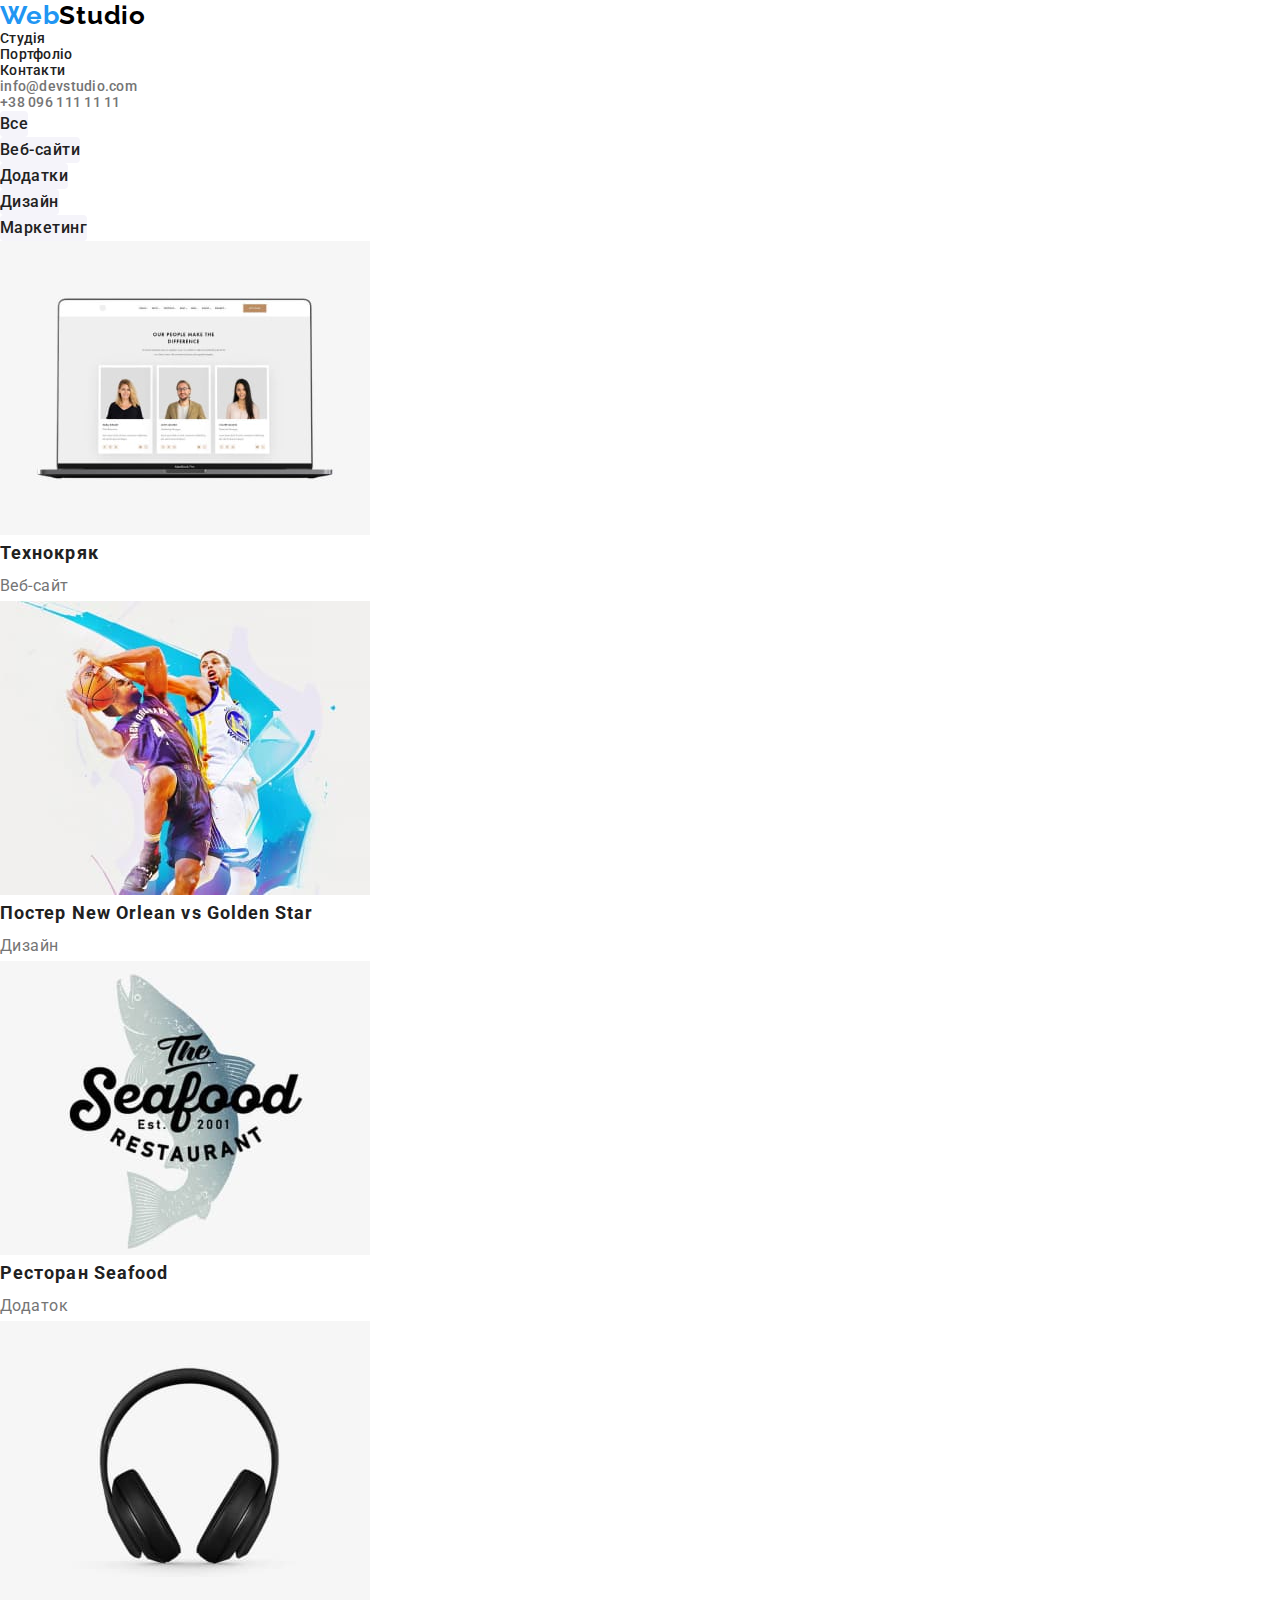
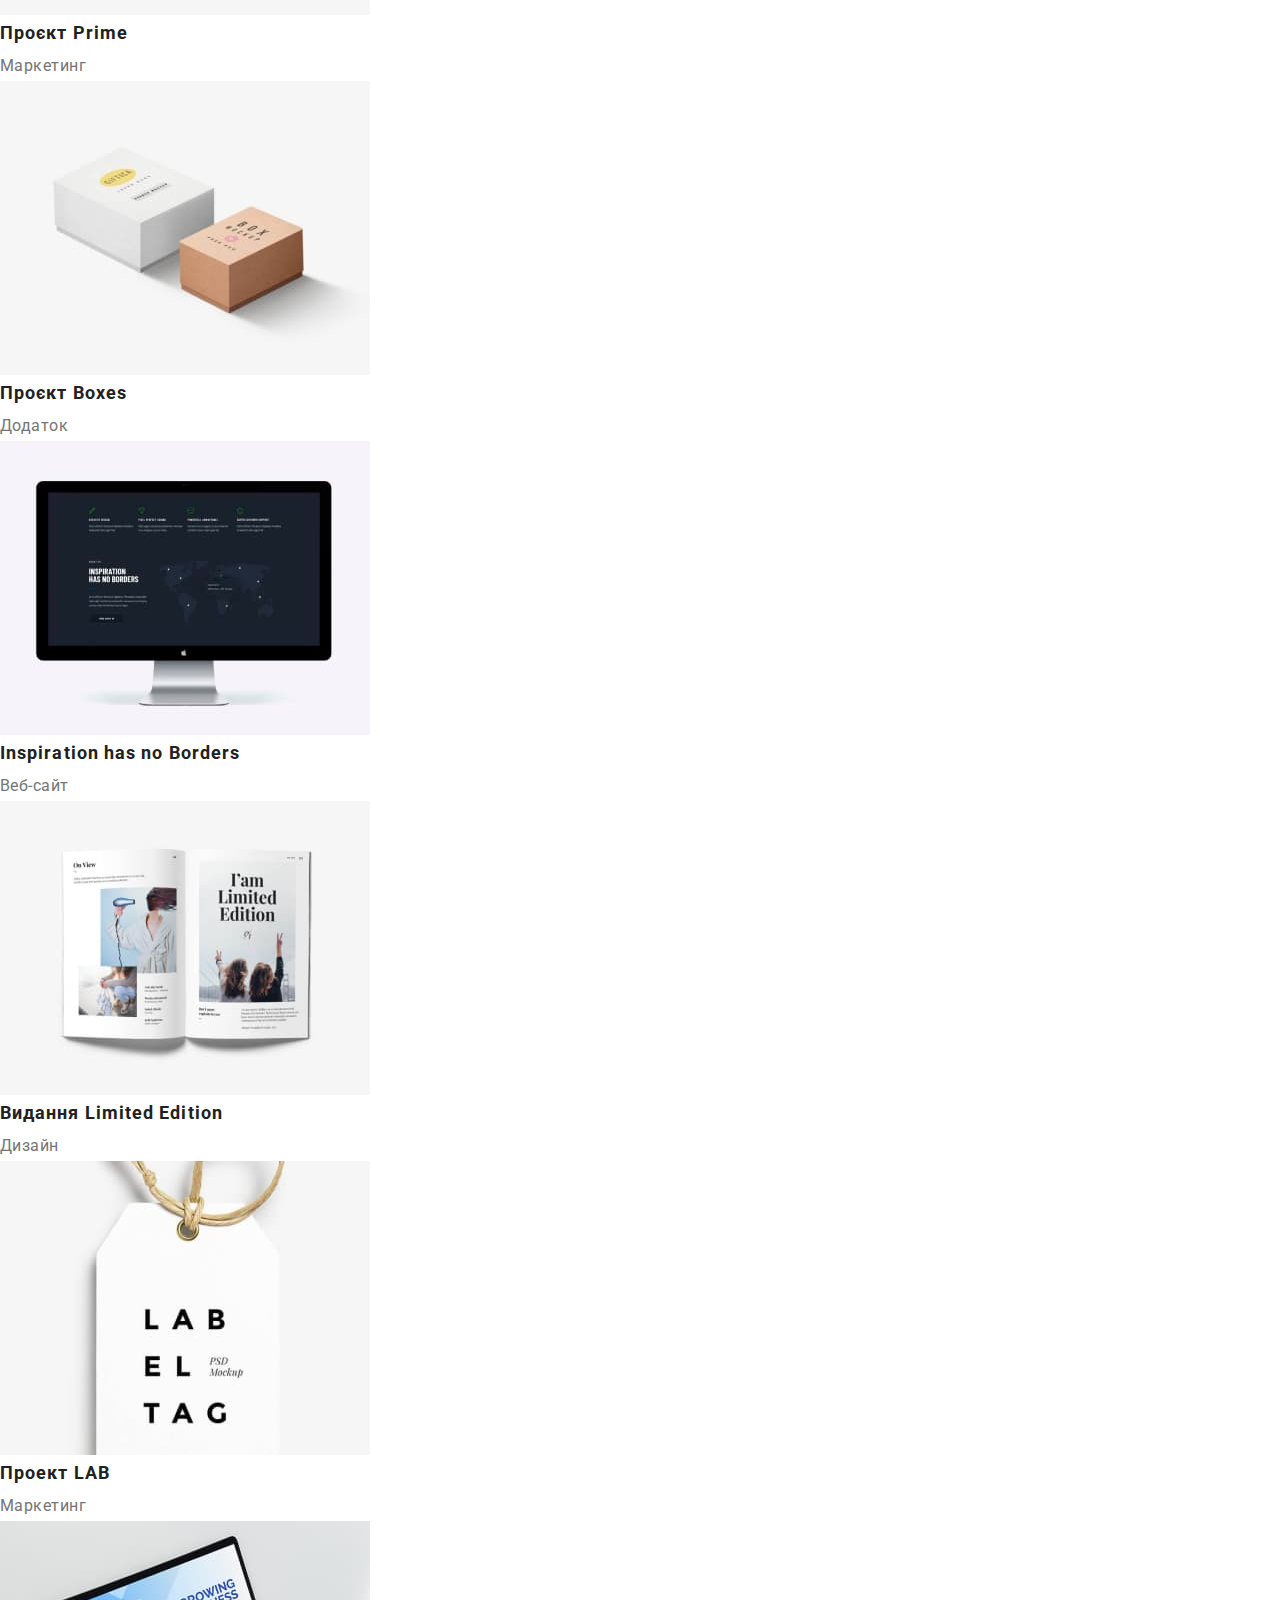
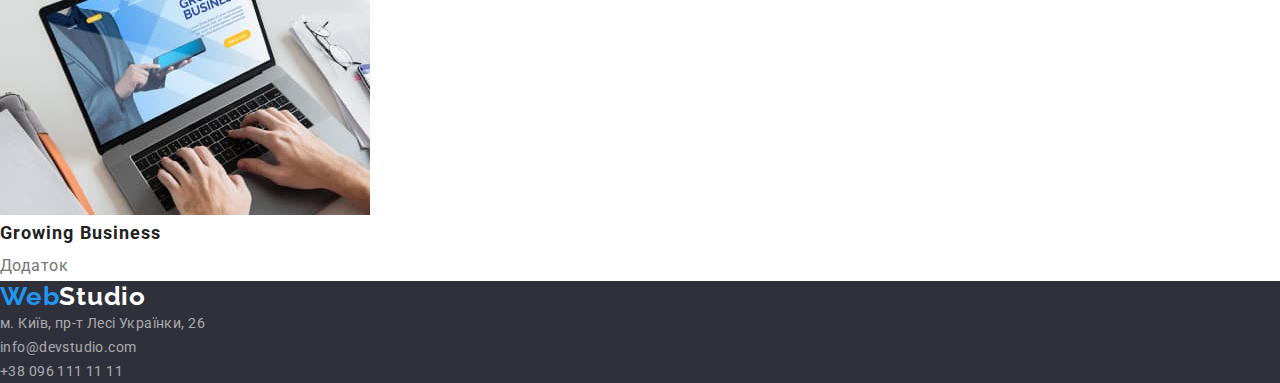
==== portfolio.html @ 1dd1b318 "update" ====
<!DOCTYPE html>
<html lang="uk">

<head>
	<meta charset="UTF-8">
	<meta http-equiv="X-UA-Compatible" content="IE=edge">
	<meta name="viewport" content="width=device-width, initial-scale=1.0">

	<title>Портфоліо</title>
	<link rel="stylesheet" href="./css/nullstyle.css">

	<link rel="stylesheet" href="./css/styles.css">
</head>

<body>
	<header class="header">
		<nav class="header__nav">
			<a class="logo__link black" href="./index.html" lang="en">Web<span>Studio</span></a>
			<ul class="nav__list">
				<li class="nav__item">
					<a class="nav__link" href="#">Студія</a>
				</li>
				<li class="nav__item">
					<a class="nav__link" href="./portfolio.html">Портфоліо</a>
				</li>
				<li class="nav__item">
					<a class="nav__link" href="#">Контакти</a>
				</li>
			</ul>
		</nav>
		<ul class="header__list">
			<li class="header__item">
				<a class="header__link" href="mailto:info@devstudio.com" lang="en">info@devstudio.com</a>
			</li>
			<li class="header__item">
				<a class="header__link" href="tel:+380961111111">+38 096 111 11 11</a>
			</li>
		</ul>
	</header>

	<main class="portfolio__content">
		<section class="portfolio__section">
			<h1 class="portfolio__title" hidden>Портфоліо</h1>
			<ul class="portfolio__filter">
				<li class="filter__item">
					<button class="filter__button" type="button">Все</button>
				</li>
				<li class="filter__item">
					<button class="filter__button" type="button">Веб-сайти</button>
				</li>
				<li class="filter__item">
					<button class="filter__button" type="button">Додатки</button>
				</li>
				<li class="filter__item">
					<button class="filter__button" type="button">Дизайн</button>
				</li>
				<li class="filter__item">
					<button class="filter__button" type="button">Маркетинг</button>
				</li>
			</ul>

			<ul class="portfolio__list">
				<li class="portfolio__item">
					<a class="portfolio__link" href="#">
						<img class="portfolio__img" src="./images/portfolio/portfolio-list/img_1.jpg"
							alt="ноутбук на якому показан сайт" width="370">
						<h2 class="portfolio__name">Технокряк</h2>
						<p class="portfolio__descrpt">Веб-сайт</p>
					</a>
				</li>
				<li class="portfolio__item">
					<a class="portfolio__link" href="#">
						<img class="portfolio__img" src="./images/portfolio/portfolio-list/img_2.jpg"
							alt="два чоловіка грають у баскетбол" width="370">
						<h2 class="portfolio__name">Постер New Orlean vs Golden Star</h2>
						<p class="portfolio__descrpt">Дизайн</p>
					</a>
				</li>
				<li class="portfolio__item">
					<a class="portfolio__link" href="#">
						<img class="portfolio__img" src="./images/portfolio/portfolio-list/img_3.jpg"
							alt="логотип ресторану 'морська їжа'" width="370">
						<h2 class="portfolio__name">Ресторан Seafood</h2>
						<p class="portfolio__descrpt">Додаток</p>
					</a>
				</li>
				<li class="portfolio__item">
					<a class="portfolio__link" href="#">
						<img class="portfolio__img" src="./images/portfolio/portfolio-list/img_4.jpg"
							alt="чорні комп'ютерні навушники" width="370">
						<h2 class="portfolio__name">Проєкт Prime</h2>
						<p class="portfolio__descrpt">Маркетинг</p>
					</a>
				</li>
				<li class="portfolio__item">
					<a class="portfolio__link" href="#">
						<img class="portfolio__img" src="./images/portfolio/portfolio-list/img_5.jpg"
							alt="біла та помаранжева коробочки" width="370">
						<h2 class="portfolio__name">Проєкт Boxes</h2>
						<p class="portfolio__descrpt">Додаток</p>
					</a>
				</li>
				<li class="portfolio__item">
					<a class="portfolio__link" href="#">
						<img class="portfolio__img" src="./images/portfolio/portfolio-list/img_6.jpg"
							alt="монітор на якому показан сайт" width="370">
						<h2 class="portfolio__name">Inspiration has no Borders</h2>
						<p class="portfolio__descrpt">Веб-сайт</p>
					</a>
				</li>
				<li class="portfolio__item">
					<a class="portfolio__link" href="#">
						<img class="portfolio__img" src="./images/portfolio/portfolio-list/img_7.jpg"
							alt="книжка на якій показан дизайн" width="370">
						<h2 class="portfolio__name">Видання Limited Edition</h2>
						<p class="portfolio__descrpt">Дизайн</p>
					</a>
				</li>
				<li class="portfolio__item">
					<a class="portfolio__link" href="#">
						<img class="portfolio__img" src="./images/portfolio/portfolio-list/img_8.jpg"
							alt="бірка з назвою проекту" width="370">
						<h2 class="portfolio__name">Проект LAB</h2>
						<p class="portfolio__descrpt">Маркетинг</p>
					</a>
				</li>
				<li class="portfolio__item">
					<a class="portfolio__link" href="#">
						<img class="portfolio__img" src="./images/portfolio/portfolio-list/img_9.jpg"
							alt="чоловік працює в додатку на ноутбуці" width="370">
						<h2 class="portfolio__name">Growing Business</h2>
						<p class="portfolio__descrpt">Додаток</p>
					</a>
				</li>
			</ul>
		</section>
	</main>

	<footer class="footer">
		<a class="logo__link white" href="./index.html" lang="en">Web<span>Studio</span></a>
		<address class="footer__address">
			<ul class="footer__list">
				<li class="footer__item">
					<a class="footer__link" href="https://goo.gl/maps/5xT6Rg2jsyuAcH8N7" target="_blank"
						rel="noopener noreferrer nofollow">
						м. Київ, пр-т Лесі Українки, 26
					</a>
				</li>
				<li class="footer__item">
					<a class="footer__link" href="mailto:info@devstudio.com" lang="en">
						info@devstudio.com
					</a>
				</li>
				<li class="footer__item">
					<a class="footer__link" href="tel:+380961111111">+38 096 111 11 11</a>
				</li>
			</ul>
		</address>
	</footer>
</body>

</html>
---- css/nullstyle.css ----
@charset "UTF-8";
/* Обнуление */
* {
  padding: 0;
  margin: 0;
  border: 0;
}

*,
*:before,
*:after {
  -webkit-box-sizing: border-box;
  box-sizing: border-box;
}

:focus,
:active {
  outline: none;
}

a:focus,
a:active {
  outline: none;
}

nav,
footer,
header,
aside {
  display: block;
}

html,
body {
  height: 100%;
  width: 100%;
  font-size: 100%;
  line-height: 1;
  font-size: 14px;
  -ms-text-size-adjust: 100%;
  -moz-text-size-adjust: 100%;
  -webkit-text-size-adjust: 100%;
}

input,
button,
textarea {
  font-family: inherit;
}

/* Убирает крестик в Internet Explorer */
input::-ms-clear {
  display: none;
}

button {
  cursor: pointer;
}

/* Убирает отступы в кнопках в Mozilla Firefox */
button::-moz-focus-inner {
  padding: 0;
  border: 0;
}

a,
a:visited {
  text-decoration: none;
}

a:hover {
  text-decoration: none;
}

ul li {
  list-style: none;
  /* ......................................... */
  font-style: normal;
  /* ......................................... */
}

img {
  vertical-align: top;
}

h1,
h2,
h3,
h4,
h5,
h6 {
  font-size: inherit;
  font-weight: 400;
}

/* -------------------------------- */
---- css/styles.css ----
@charset "UTF-8";
@import url('https://fonts.googleapis.com/css2?family=Roboto:wght@400;500;700;900&display=swap');
@import url('https://fonts.googleapis.com/css2?family=Raleway:wght@700&display=swap');
/* font-family: 'Raleway', sans-serif; */
/* @import url(./nullstyle.css); */

:root {
	--primary-text-color: #212121;
	--secondary-text-color: #757575;
	--hover-text-color: #2196F3;
	--header-logo-color: #2196F3;
	--hero-text-color: #FFFFFF;
	--footer-map-address-color: #FFFFFF;
	--footer-address-color: rgba(255, 255, 255, 0.6);
	--filter-hover-text-btn-color: #FFFFFF;

	--header-bg-color: #FFFFFF;
	--benefits-example-bg-color: #FFFFFF;
	--hero-bg-color: #2F303A;
	--hero-bg-hover-btn-color: #188CE8;
	--team-bg-color: #F5F4FA;
	--footer-bg-color: #2F303A;
	--portfolio-bg-color: #FFFFFF;
	--filter-btn-bg-color: #F5F4FA;
	--filter-hover-btn-bg-color: #2196F3;
}

body {
	font-family: 'Roboto', sans-serif;
	color: var(--primary-text-color);
}

.black span {
	color: #000000;
}
.white span {
	color: #FFFFFF;
}

/* .................................HEADER................................ */
.header {
	font-weight: 500;
	line-height: 1.14;
	letter-spacing: 0.02em;
	background-color: var(--header-bg-color);
}

.header__nav {}

.logo__link {
	font-family: 'Raleway', sans-serif;
	font-weight: 700;
	font-size: 26px;
	line-height: 1.19;
	letter-spacing: 0.03em;
	color: var(--header-logo-color);
}

.nav__list {
	
}

.nav__item {}

.nav__link {
	color: var(--primary-text-color);
}
.nav__link:hover,
.nav__link:focus {
	color: var(--hover-text-color);
}

.header__list {
	
}

.header__item {}

.header__link {
	color: var(--secondary-text-color);
}
.header__link:hover,
.header__link:focus {
	color: var(--hover-text-color);
}
/* .................................END HEADER................................ */


/* ...................................FOOTER.................................. */
.footer {
	background-color: var(--footer-bg-color);
}

.footer__address {}

.footer__list {
	line-height: 1.71;
	letter-spacing: 0.03em;
}

.footer__item {}

.footer__map-address {
	color: var(--footer-map-address-color);
}
.footer__map-address:hover,
.footer__map-address:focus {
	color: var(--hover-text-color);
}

.footer__link {
	color: var(--footer-address-color);
}
.footer__link:hover,
.footer__link:focus {
	color: var(--hover-text-color);
}
/* .................................END FOOTER................................ */


/* ...............................INDEX.HTML............................... */
.main__content {}

.main__hero {
	background-color: var(--hero-bg-color);
	text-align: center;
}

.hero__title {
	font-weight: 900;
	font-size: 44px;
	line-height: 1.36;
	letter-spacing: 0.06em;
	text-transform: uppercase;
	color: var(--hero-text-color);
}

.hero__btn {
	font-weight: 700;
	font-size: 16px;
	line-height: 1.875;
	letter-spacing: 0.06em;
	color: var(--hero-text-color);
	background-color: var(--hover-text-color);
	box-shadow: 0px 4px 4px rgba(0, 0, 0, 0.15);
	border-radius: 4px;
}
.hero__btn:hover,
.hero__btn:focus {
	background-color: var(--hero-bg-hover-btn-color);
}

.main__benefits {
	background-color: var(--benefits-example-bg-color);
}

.benefits__title {}

.benefits__list {
	letter-spacing: 0.03em;
}

.benefits__item {}

.benefits__name {
	font-weight: 700;
	line-height: 1.14;
	text-transform: uppercase;
	color: var(--primary-text-color);
}

.benefits__descrpt {
	line-height: 1.71;
	color: var(--secondary-text-color);
}

.main__example {
	background-color: var(--benefits-example-bg-color);
}

.example__title {
	font-weight: 700;
	font-size: 36px;
	line-height: 1.16;
	text-align: center;
	letter-spacing: 0.03em;
	color: var(--primary-text-color);
}

.example__list {}

.example__item {}

.example__img {}

.main__team {
	background-color: var(--team-bg-color);
	letter-spacing: 0.03em;
}

.team__title {
	font-weight: 700;
	font-size: 36px;
	line-height: 1.16;
	text-align: center;
	color: var(--primary-text-color);
}

.team__list {}

.team__item {
	text-align: center;
	font-size: 16px;
	line-height: 1.1875;
}

.team__img {}

.team__name {
	font-weight: 500;
	color: var(--primary-text-color);
}

.team__position {
	color: var(--secondary-text-color);
}
/* ...............................END INDEX.HTML.............................. */


/* ...............................PORTFOLIO.HTML.............................. */
.portfolio__content {}

.portfolio__section {
	background-color: var(--portfolio-bg-color);
}

.portfolio__title {}

.portfolio__filter {}

.filter__item {}

.filter__button {
	font-weight: 500;
	font-size: 16px;
	line-height: 1.625;
	text-align: center;
	letter-spacing: 0.03em;
	color: var(--primary-text-color);
	background-color: var(--filter-btn-bg-color);
	border-radius: 4px;
}
.filter__button:hover,
.filter__button:focus {
	color: var(--filter-hover-text-btn-color);
	background-color: var(--filter-hover-btn-bg-color);
	box-shadow: 0px 3px 1px rgba(0, 0, 0, 0.1), 0px 1px 2px rgba(0, 0, 0, 0.08), 0px 2px 2px rgba(0, 0, 0, 0.12);
}

.portfolio__list {}

.portfolio__item {
	/* border: 1px solid #EEEEEE; */
}

.portfolio__link {}

.portfolio__img {}

.portfolio__name {
	font-weight: 700;
	font-size: 18px;
	line-height: 2;
	letter-spacing: 0.06em;
	color: var(--primary-text-color);
}

.portfolio__descrpt {
	font-size: 16px;
	line-height: 1.875;
	letter-spacing: 0.03em;
	color: var(--secondary-text-color);
}
/* ...............................END PORTFOLIO.HTML.......................... */
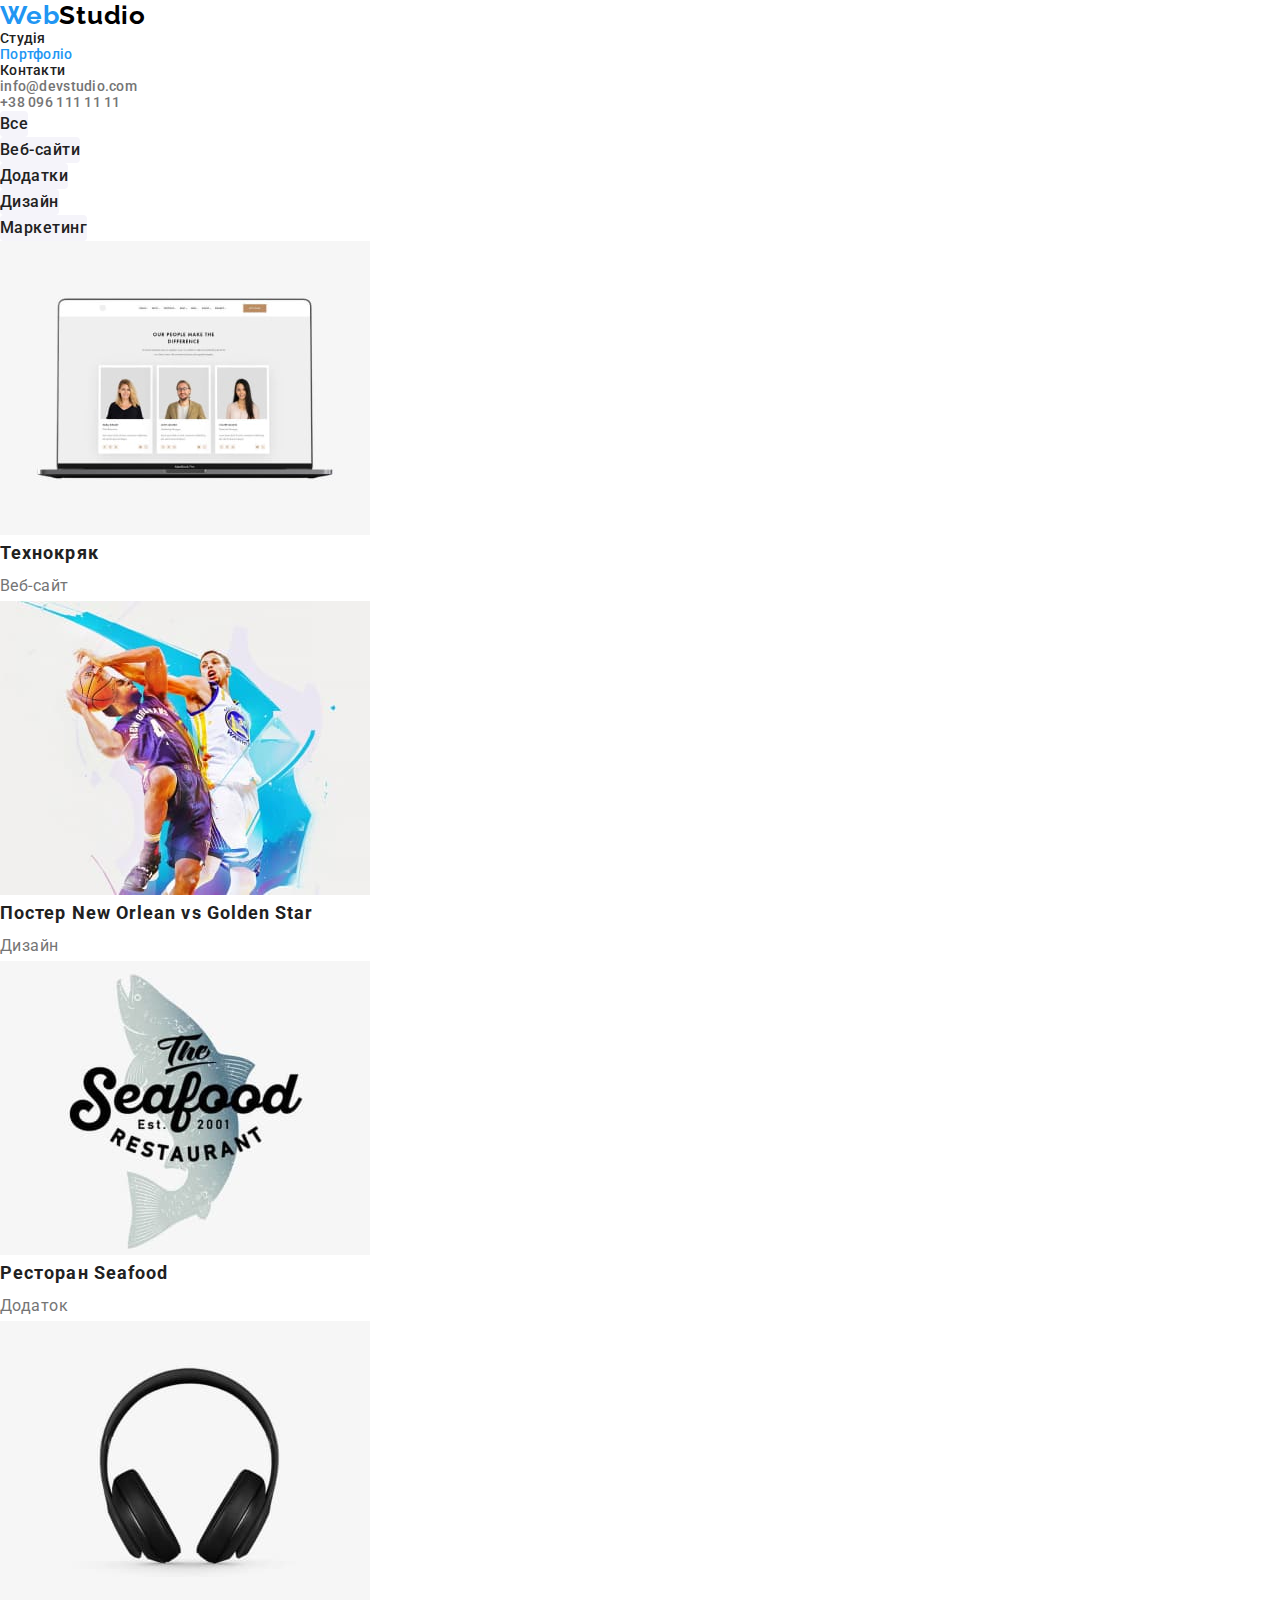
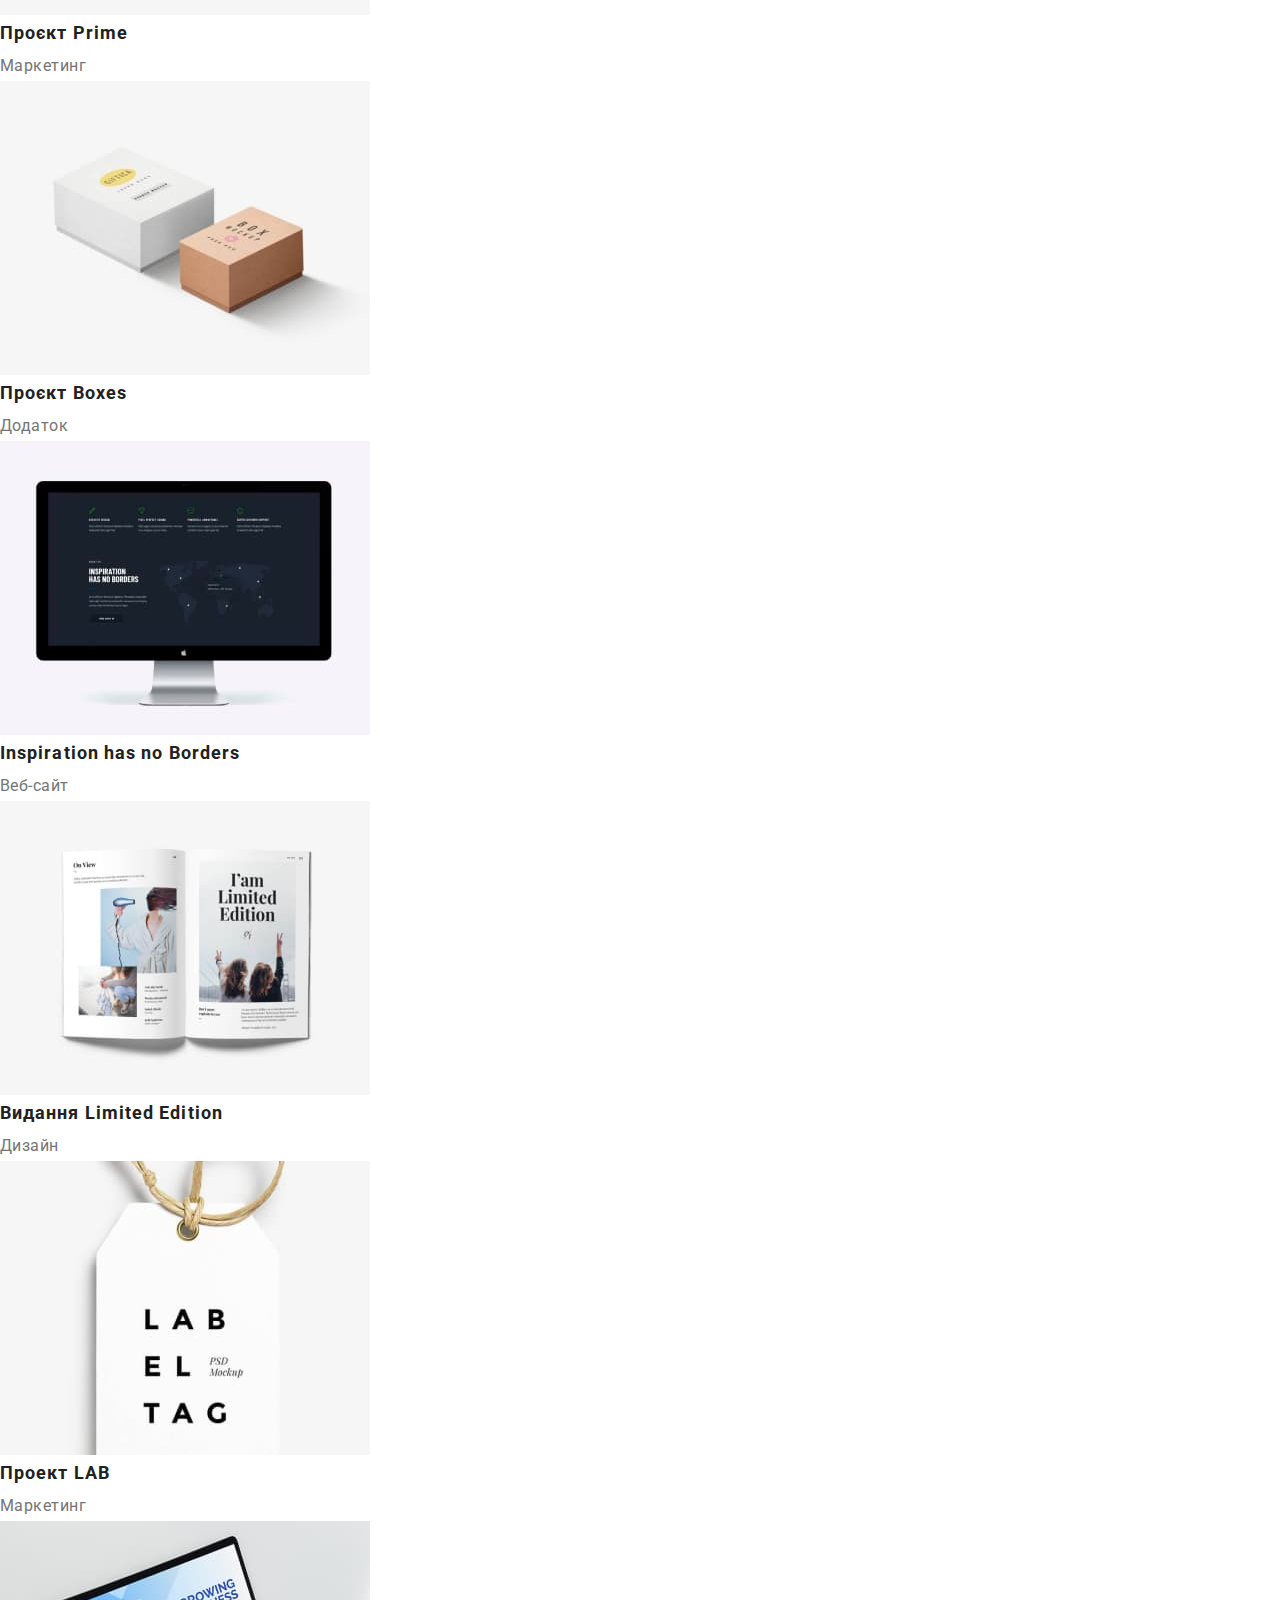
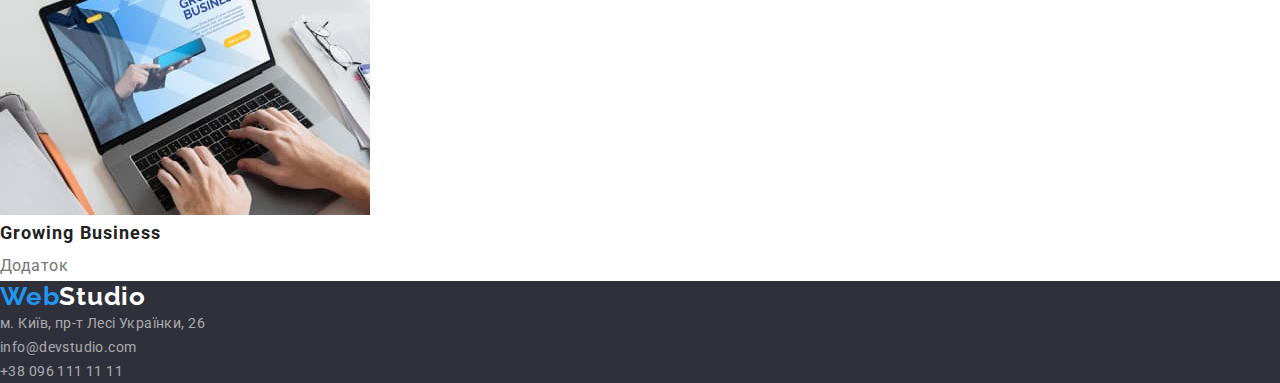
==== commit 6c1cf524: "added current link" ====
--- a/portfolio.html
+++ b/portfolio.html
@@ -14,122 +14,122 @@
 
 <body>
 	<header class="header">
-		<nav class="header__nav">
-			<a class="logo__link black" href="./index.html" lang="en">Web<span>Studio</span></a>
-			<ul class="nav__list">
-				<li class="nav__item">
-					<a class="nav__link" href="#">Студія</a>
+		<nav class="header-nav">
+			<a class="logo-link black" href="./index.html" lang="en">Web<span>Studio</span></a>
+			<ul class="nav-list">
+				<li class="nav-item">
+					<a class="nav-link link" href="./index.html">Студія</a>
 				</li>
-				<li class="nav__item">
-					<a class="nav__link" href="./portfolio.html">Портфоліо</a>
+				<li class="nav-item">
+					<a class="nav-link link current" href="./portfolio.html">Портфоліо</a>
 				</li>
-				<li class="nav__item">
-					<a class="nav__link" href="#">Контакти</a>
+				<li class="nav-item">
+					<a class="nav-link link" href="#">Контакти</a>
 				</li>
 			</ul>
 		</nav>
-		<ul class="header__list">
-			<li class="header__item">
-				<a class="header__link" href="mailto:info@devstudio.com" lang="en">info@devstudio.com</a>
+		<ul class="header-list">
+			<li class="header-item">
+				<a class="header-link link" href="mailto:info@devstudio.com" lang="en">info@devstudio.com</a>
 			</li>
-			<li class="header__item">
-				<a class="header__link" href="tel:+380961111111">+38 096 111 11 11</a>
+			<li class="header-item">
+				<a class="header-link link" href="tel:+380961111111">+38 096 111 11 11</a>
 			</li>
 		</ul>
 	</header>
 
-	<main class="portfolio__content">
-		<section class="portfolio__section">
-			<h1 class="portfolio__title" hidden>Портфоліо</h1>
-			<ul class="portfolio__filter">
-				<li class="filter__item">
-					<button class="filter__button" type="button">Все</button>
+	<main class="portfolio-content">
+		<section class="portfolio-section">
+			<h1 class="portfolio-title" hidden>Портфоліо</h1>
+			<ul class="portfolio-filter">
+				<li class="filter-item">
+					<button class="filter-button" type="button">Все</button>
 				</li>
-				<li class="filter__item">
-					<button class="filter__button" type="button">Веб-сайти</button>
+				<li class="filter-item">
+					<button class="filter-button" type="button">Веб-сайти</button>
 				</li>
-				<li class="filter__item">
-					<button class="filter__button" type="button">Додатки</button>
+				<li class="filter-item">
+					<button class="filter-button" type="button">Додатки</button>
 				</li>
-				<li class="filter__item">
-					<button class="filter__button" type="button">Дизайн</button>
+				<li class="filter-item">
+					<button class="filter-button" type="button">Дизайн</button>
 				</li>
-				<li class="filter__item">
-					<button class="filter__button" type="button">Маркетинг</button>
+				<li class="filter-item">
+					<button class="filter-button" type="button">Маркетинг</button>
 				</li>
 			</ul>
 
-			<ul class="portfolio__list">
-				<li class="portfolio__item">
-					<a class="portfolio__link" href="#">
-						<img class="portfolio__img" src="./images/portfolio/portfolio-list/img_1.jpg"
+			<ul class="portfolio-list">
+				<li class="portfolio-item">
+					<a class="portfolio-link" href="#">
+						<img class="portfolio-img" src="./images/portfolio/portfolio-list/img_1.jpg"
 							alt="ноутбук на якому показан сайт" width="370">
-						<h2 class="portfolio__name">Технокряк</h2>
-						<p class="portfolio__descrpt">Веб-сайт</p>
+						<h2 class="portfolio-name">Технокряк</h2>
+						<p class="portfolio-descrpt">Веб-сайт</p>
 					</a>
 				</li>
-				<li class="portfolio__item">
-					<a class="portfolio__link" href="#">
-						<img class="portfolio__img" src="./images/portfolio/portfolio-list/img_2.jpg"
+				<li class="portfolio-item">
+					<a class="portfolio-link" href="#">
+						<img class="portfolio-img" src="./images/portfolio/portfolio-list/img_2.jpg"
 							alt="два чоловіка грають у баскетбол" width="370">
-						<h2 class="portfolio__name">Постер New Orlean vs Golden Star</h2>
-						<p class="portfolio__descrpt">Дизайн</p>
+						<h2 class="portfolio-name">Постер New Orlean vs Golden Star</h2>
+						<p class="portfolio-descrpt">Дизайн</p>
 					</a>
 				</li>
-				<li class="portfolio__item">
-					<a class="portfolio__link" href="#">
-						<img class="portfolio__img" src="./images/portfolio/portfolio-list/img_3.jpg"
+				<li class="portfolio-item">
+					<a class="portfolio-link" href="#">
+						<img class="portfolio-img" src="./images/portfolio/portfolio-list/img_3.jpg"
 							alt="логотип ресторану 'морська їжа'" width="370">
-						<h2 class="portfolio__name">Ресторан Seafood</h2>
-						<p class="portfolio__descrpt">Додаток</p>
+						<h2 class="portfolio-name">Ресторан Seafood</h2>
+						<p class="portfolio-descrpt">Додаток</p>
 					</a>
 				</li>
-				<li class="portfolio__item">
-					<a class="portfolio__link" href="#">
-						<img class="portfolio__img" src="./images/portfolio/portfolio-list/img_4.jpg"
+				<li class="portfolio-item">
+					<a class="portfolio-link" href="#">
+						<img class="portfolio-img" src="./images/portfolio/portfolio-list/img_4.jpg"
 							alt="чорні комп'ютерні навушники" width="370">
-						<h2 class="portfolio__name">Проєкт Prime</h2>
-						<p class="portfolio__descrpt">Маркетинг</p>
+						<h2 class="portfolio-name">Проєкт Prime</h2>
+						<p class="portfolio-descrpt">Маркетинг</p>
 					</a>
 				</li>
-				<li class="portfolio__item">
-					<a class="portfolio__link" href="#">
-						<img class="portfolio__img" src="./images/portfolio/portfolio-list/img_5.jpg"
+				<li class="portfolio-item">
+					<a class="portfolio-link" href="#">
+						<img class="portfolio-img" src="./images/portfolio/portfolio-list/img_5.jpg"
 							alt="біла та помаранжева коробочки" width="370">
-						<h2 class="portfolio__name">Проєкт Boxes</h2>
-						<p class="portfolio__descrpt">Додаток</p>
+						<h2 class="portfolio-name">Проєкт Boxes</h2>
+						<p class="portfolio-descrpt">Додаток</p>
 					</a>
 				</li>
-				<li class="portfolio__item">
-					<a class="portfolio__link" href="#">
-						<img class="portfolio__img" src="./images/portfolio/portfolio-list/img_6.jpg"
+				<li class="portfolio-item">
+					<a class="portfolio-link" href="#">
+						<img class="portfolio-img" src="./images/portfolio/portfolio-list/img_6.jpg"
 							alt="монітор на якому показан сайт" width="370">
-						<h2 class="portfolio__name">Inspiration has no Borders</h2>
-						<p class="portfolio__descrpt">Веб-сайт</p>
+						<h2 class="portfolio-name">Inspiration has no Borders</h2>
+						<p class="portfolio-descrpt">Веб-сайт</p>
 					</a>
 				</li>
-				<li class="portfolio__item">
-					<a class="portfolio__link" href="#">
-						<img class="portfolio__img" src="./images/portfolio/portfolio-list/img_7.jpg"
+				<li class="portfolio-item">
+					<a class="portfolio-link" href="#">
+						<img class="portfolio-img" src="./images/portfolio/portfolio-list/img_7.jpg"
 							alt="книжка на якій показан дизайн" width="370">
-						<h2 class="portfolio__name">Видання Limited Edition</h2>
-						<p class="portfolio__descrpt">Дизайн</p>
+						<h2 class="portfolio-name">Видання Limited Edition</h2>
+						<p class="portfolio-descrpt">Дизайн</p>
 					</a>
 				</li>
-				<li class="portfolio__item">
-					<a class="portfolio__link" href="#">
-						<img class="portfolio__img" src="./images/portfolio/portfolio-list/img_8.jpg"
+				<li class="portfolio-item">
+					<a class="portfolio-link" href="#">
+						<img class="portfolio-img" src="./images/portfolio/portfolio-list/img_8.jpg"
 							alt="бірка з назвою проекту" width="370">
-						<h2 class="portfolio__name">Проект LAB</h2>
-						<p class="portfolio__descrpt">Маркетинг</p>
+						<h2 class="portfolio-name">Проект LAB</h2>
+						<p class="portfolio-descrpt">Маркетинг</p>
 					</a>
 				</li>
-				<li class="portfolio__item">
-					<a class="portfolio__link" href="#">
-						<img class="portfolio__img" src="./images/portfolio/portfolio-list/img_9.jpg"
+				<li class="portfolio-item">
+					<a class="portfolio-link" href="#">
+						<img class="portfolio-img" src="./images/portfolio/portfolio-list/img_9.jpg"
 							alt="чоловік працює в додатку на ноутбуці" width="370">
-						<h2 class="portfolio__name">Growing Business</h2>
-						<p class="portfolio__descrpt">Додаток</p>
+						<h2 class="portfolio-name">Growing Business</h2>
+						<p class="portfolio-descrpt">Додаток</p>
 					</a>
 				</li>
 			</ul>
@@ -137,22 +137,22 @@
 	</main>
 
 	<footer class="footer">
-		<a class="logo__link white" href="./index.html" lang="en">Web<span>Studio</span></a>
-		<address class="footer__address">
-			<ul class="footer__list">
-				<li class="footer__item">
-					<a class="footer__link" href="https://goo.gl/maps/5xT6Rg2jsyuAcH8N7" target="_blank"
+		<a class="logo-link white" href="./index.html" lang="en">Web<span>Studio</span></a>
+		<address class="footer-address">
+			<ul class="footer-list">
+				<li class="footer-item">
+					<a class="footer-link link" href="https://goo.gl/maps/5xT6Rg2jsyuAcH8N7" target="_blank"
 						rel="noopener noreferrer nofollow">
 						м. Київ, пр-т Лесі Українки, 26
 					</a>
 				</li>
-				<li class="footer__item">
-					<a class="footer__link" href="mailto:info@devstudio.com" lang="en">
+				<li class="footer-item">
+					<a class="footer-link link" href="mailto:info@devstudio.com" lang="en">
 						info@devstudio.com
 					</a>
 				</li>
-				<li class="footer__item">
-					<a class="footer__link" href="tel:+380961111111">+38 096 111 11 11</a>
+				<li class="footer-item">
+					<a class="footer-link link" href="tel:+380961111111">+38 096 111 11 11</a>
 				</li>
 			</ul>
 		</address>
--- a/css/nullstyle.css
+++ b/css/nullstyle.css
@@ -74,9 +74,6 @@
 
 ul li {
   list-style: none;
-  /* ......................................... */
-  font-style: normal;
-  /* ......................................... */
 }
 
 img {
--- a/css/styles.css
+++ b/css/styles.css
@@ -1,284 +1,292 @@
 @charset "UTF-8";
-@import url('https://fonts.googleapis.com/css2?family=Roboto:wght@400;500;700;900&display=swap');
-@import url('https://fonts.googleapis.com/css2?family=Raleway:wght@700&display=swap');
+@import url("https://fonts.googleapis.com/css2?family=Roboto:wght@400;500;700;900&display=swap");
+@import url("https://fonts.googleapis.com/css2?family=Raleway:wght@700&display=swap");
 /* font-family: 'Raleway', sans-serif; */
 /* @import url(./nullstyle.css); */
 
 :root {
 	--primary-text-color: #212121;
 	--secondary-text-color: #757575;
-	--hover-text-color: #2196F3;
-	--header-logo-color: #2196F3;
-	--hero-text-color: #FFFFFF;
-	--footer-map-address-color: #FFFFFF;
+	--tertiary-text-color: #ffffff;
+	--accent-color: #2196f3;
 	--footer-address-color: rgba(255, 255, 255, 0.6);
-	--filter-hover-text-btn-color: #FFFFFF;
-
-	--header-bg-color: #FFFFFF;
-	--benefits-example-bg-color: #FFFFFF;
-	--hero-bg-color: #2F303A;
-	--hero-bg-hover-btn-color: #188CE8;
-	--team-bg-color: #F5F4FA;
-	--footer-bg-color: #2F303A;
-	--portfolio-bg-color: #FFFFFF;
-	--filter-btn-bg-color: #F5F4FA;
-	--filter-hover-btn-bg-color: #2196F3;
+
+	--primary-bg-color: #ffffff;
+	--secondary-bg-color: #2f303a;
+	--tertiary-bg-color: #f5f4fa;
+	
+	--hero-btn-accent-color: #188ce8;
 }
 
 body {
-	font-family: 'Roboto', sans-serif;
-	color: var(--primary-text-color);
+  font-family: "Roboto", sans-serif;
+  color: var(--primary-text-color);
 }
 
 .black span {
-	color: #000000;
+  color: #000000;
 }
 .white span {
-	color: #FFFFFF;
+  color: #ffffff;
+}
+
+.link:hover,
+.link:focus {
+	color: var(--accent-color);
+}
+
+.link.current {
+	color: var(--accent-color);
 }
 
 /* .................................HEADER................................ */
 .header {
-	font-weight: 500;
-	line-height: 1.14;
-	letter-spacing: 0.02em;
-	background-color: var(--header-bg-color);
-}
-
-.header__nav {}
-
-.logo__link {
-	font-family: 'Raleway', sans-serif;
-	font-weight: 700;
-	font-size: 26px;
-	line-height: 1.19;
-	letter-spacing: 0.03em;
-	color: var(--header-logo-color);
-}
-
-.nav__list {
-	
-}
-
-.nav__item {}
-
-.nav__link {
-	color: var(--primary-text-color);
-}
-.nav__link:hover,
-.nav__link:focus {
-	color: var(--hover-text-color);
-}
-
-.header__list {
-	
-}
-
-.header__item {}
-
-.header__link {
-	color: var(--secondary-text-color);
-}
-.header__link:hover,
-.header__link:focus {
-	color: var(--hover-text-color);
-}
+  font-weight: 500;
+  line-height: 1.14;
+  letter-spacing: 0.02em;
+  background-color: var(--primary-bg-color);
+}
+
+.header-nav {
+}
+
+.logo-link {
+  font-family: "Raleway", sans-serif;
+  font-weight: 700;
+  font-size: 26px;
+  line-height: 1.19;
+  letter-spacing: 0.03em;
+  color: var(--accent-color);
+}
+
+.nav-list {
+}
+
+.nav-item {
+}
+
+.nav-link {
+  color: var(--primary-text-color);
+}
+
+
+.header-list {
+}
+
+.header-item {
+}
+
+.header-link {
+  color: var(--secondary-text-color);
+}
+
 /* .................................END HEADER................................ */
-
 
 /* ...................................FOOTER.................................. */
 .footer {
-	background-color: var(--footer-bg-color);
-}
-
-.footer__address {}
-
-.footer__list {
-	line-height: 1.71;
-	letter-spacing: 0.03em;
-}
-
-.footer__item {}
-
-.footer__map-address {
-	color: var(--footer-map-address-color);
-}
-.footer__map-address:hover,
-.footer__map-address:focus {
-	color: var(--hover-text-color);
-}
-
-.footer__link {
-	color: var(--footer-address-color);
-}
-.footer__link:hover,
-.footer__link:focus {
-	color: var(--hover-text-color);
-}
+  background-color: var(--secondary-bg-color);
+}
+
+.footer-address {
+  font-style: normal;
+}
+
+.footer-list {
+  line-height: 1.71;
+  letter-spacing: 0.03em;
+}
+
+.footer-item {
+}
+
+.footer-map-address {
+  color: var(--tertiary-text-color);
+}
+
+
+.footer-link {
+  color: var(--footer-address-color);
+}
+
 /* .................................END FOOTER................................ */
 
-
 /* ...............................INDEX.HTML............................... */
-.main__content {}
-
-.main__hero {
-	background-color: var(--hero-bg-color);
-	text-align: center;
-}
-
-.hero__title {
-	font-weight: 900;
-	font-size: 44px;
-	line-height: 1.36;
-	letter-spacing: 0.06em;
-	text-transform: uppercase;
-	color: var(--hero-text-color);
-}
-
-.hero__btn {
-	font-weight: 700;
-	font-size: 16px;
-	line-height: 1.875;
-	letter-spacing: 0.06em;
-	color: var(--hero-text-color);
-	background-color: var(--hover-text-color);
-	box-shadow: 0px 4px 4px rgba(0, 0, 0, 0.15);
-	border-radius: 4px;
-}
-.hero__btn:hover,
-.hero__btn:focus {
-	background-color: var(--hero-bg-hover-btn-color);
-}
-
-.main__benefits {
-	background-color: var(--benefits-example-bg-color);
-}
-
-.benefits__title {}
-
-.benefits__list {
-	letter-spacing: 0.03em;
-}
-
-.benefits__item {}
-
-.benefits__name {
-	font-weight: 700;
-	line-height: 1.14;
-	text-transform: uppercase;
-	color: var(--primary-text-color);
-}
-
-.benefits__descrpt {
-	line-height: 1.71;
-	color: var(--secondary-text-color);
-}
-
-.main__example {
-	background-color: var(--benefits-example-bg-color);
-}
-
-.example__title {
-	font-weight: 700;
-	font-size: 36px;
-	line-height: 1.16;
-	text-align: center;
-	letter-spacing: 0.03em;
-	color: var(--primary-text-color);
-}
-
-.example__list {}
-
-.example__item {}
-
-.example__img {}
-
-.main__team {
-	background-color: var(--team-bg-color);
-	letter-spacing: 0.03em;
-}
-
-.team__title {
-	font-weight: 700;
-	font-size: 36px;
-	line-height: 1.16;
-	text-align: center;
-	color: var(--primary-text-color);
-}
-
-.team__list {}
-
-.team__item {
-	text-align: center;
-	font-size: 16px;
-	line-height: 1.1875;
-}
-
-.team__img {}
-
-.team__name {
-	font-weight: 500;
-	color: var(--primary-text-color);
-}
-
-.team__position {
-	color: var(--secondary-text-color);
+.main-content {
+}
+
+.main-hero {
+  background-color: var(--secondary-bg-color);
+  text-align: center;
+}
+
+.hero-title {
+  font-weight: 900;
+  font-size: 44px;
+  line-height: 1.36;
+  letter-spacing: 0.06em;
+  text-transform: uppercase;
+  color: var(--tertiary-text-color);
+}
+
+.hero-btn {
+  font-weight: 700;
+  font-size: 16px;
+  line-height: 1.875;
+  letter-spacing: 0.06em;
+  color: var(--tertiary-text-color);
+  background-color: var(--accent-color);
+  box-shadow: 0px 4px 4px rgba(0, 0, 0, 0.15);
+  border-radius: 4px;
+}
+.hero-btn:hover,
+.hero-btn:focus {
+  background-color: var(--hero-btn-accent-color);
+}
+
+.main-benefits {
+  background-color: var(--primary-bg-color);
+}
+
+.benefits-title {
+}
+
+.benefits-list {
+  letter-spacing: 0.03em;
+}
+
+.benefits-item {
+}
+
+.benefits-name {
+  font-weight: 700;
+  line-height: 1.14;
+  text-transform: uppercase;
+  color: var(--primary-text-color);
+}
+
+.benefits-descrpt {
+  line-height: 1.71;
+  color: var(--secondary-text-color);
+}
+
+.main-example {
+  background-color: var(--primary-bg-color);
+}
+
+.example-title {
+  font-weight: 700;
+  font-size: 36px;
+  line-height: 1.16;
+  text-align: center;
+  letter-spacing: 0.03em;
+  color: var(--primary-text-color);
+}
+
+.example-list {
+}
+
+.example-item {
+}
+
+.example-img {
+}
+
+.main-team {
+  background-color: var(--tertiary-bg-color);
+  letter-spacing: 0.03em;
+}
+
+.team-title {
+  font-weight: 700;
+  font-size: 36px;
+  line-height: 1.16;
+  text-align: center;
+  color: var(--primary-text-color);
+}
+
+.team-list {
+}
+
+.team-item {
+  text-align: center;
+  font-size: 16px;
+  line-height: 1.1875;
+  background-color: var(--primary-bg-color);
+}
+
+.team-img {
+}
+
+.team-name {
+  font-weight: 500;
+  color: var(--primary-text-color);
+}
+
+.team-position {
+  color: var(--secondary-text-color);
 }
 /* ...............................END INDEX.HTML.............................. */
 
-
 /* ...............................PORTFOLIO.HTML.............................. */
-.portfolio__content {}
-
-.portfolio__section {
-	background-color: var(--portfolio-bg-color);
-}
-
-.portfolio__title {}
-
-.portfolio__filter {}
-
-.filter__item {}
-
-.filter__button {
-	font-weight: 500;
-	font-size: 16px;
-	line-height: 1.625;
-	text-align: center;
-	letter-spacing: 0.03em;
-	color: var(--primary-text-color);
-	background-color: var(--filter-btn-bg-color);
-	border-radius: 4px;
-}
-.filter__button:hover,
-.filter__button:focus {
-	color: var(--filter-hover-text-btn-color);
-	background-color: var(--filter-hover-btn-bg-color);
-	box-shadow: 0px 3px 1px rgba(0, 0, 0, 0.1), 0px 1px 2px rgba(0, 0, 0, 0.08), 0px 2px 2px rgba(0, 0, 0, 0.12);
-}
-
-.portfolio__list {}
-
-.portfolio__item {
-	/* border: 1px solid #EEEEEE; */
-}
-
-.portfolio__link {}
-
-.portfolio__img {}
-
-.portfolio__name {
-	font-weight: 700;
-	font-size: 18px;
-	line-height: 2;
-	letter-spacing: 0.06em;
-	color: var(--primary-text-color);
-}
-
-.portfolio__descrpt {
-	font-size: 16px;
-	line-height: 1.875;
-	letter-spacing: 0.03em;
-	color: var(--secondary-text-color);
-}
-/* ...............................END PORTFOLIO.HTML.......................... */+.portfolio-content {
+}
+
+.portfolio-section {
+  background-color: var(--primary-bg-color);
+}
+
+.portfolio-title {
+}
+
+.portfolio-filter {
+}
+
+.filter-item {
+}
+
+.filter-button {
+  font-weight: 500;
+  font-size: 16px;
+  line-height: 1.625;
+  text-align: center;
+  letter-spacing: 0.03em;
+  color: var(--primary-text-color);
+  background-color: var(--tertiary-bg-color);
+  border-radius: 4px;
+}
+.filter-button:hover,
+.filter-button:focus {
+  color: var(--tertiary-text-color);
+  background-color: var(--accent-color);
+  box-shadow: 0px 3px 1px rgba(0, 0, 0, 0.1), 0px 1px 2px rgba(0, 0, 0, 0.08),
+    0px 2px 2px rgba(0, 0, 0, 0.12);
+}
+
+.portfolio-list {
+}
+
+.portfolio-item {
+  /* border: 1px solid #EEEEEE; */
+}
+
+.portfolio-link {
+}
+
+.portfolio-img {
+}
+
+.portfolio-name {
+  font-weight: 700;
+  font-size: 18px;
+  line-height: 2;
+  letter-spacing: 0.06em;
+  color: var(--primary-text-color);
+}
+
+.portfolio-descrpt {
+  font-size: 16px;
+  line-height: 1.875;
+  letter-spacing: 0.03em;
+  color: var(--secondary-text-color);
+}
+/* ...............................END PORTFOLIO.HTML.......................... */
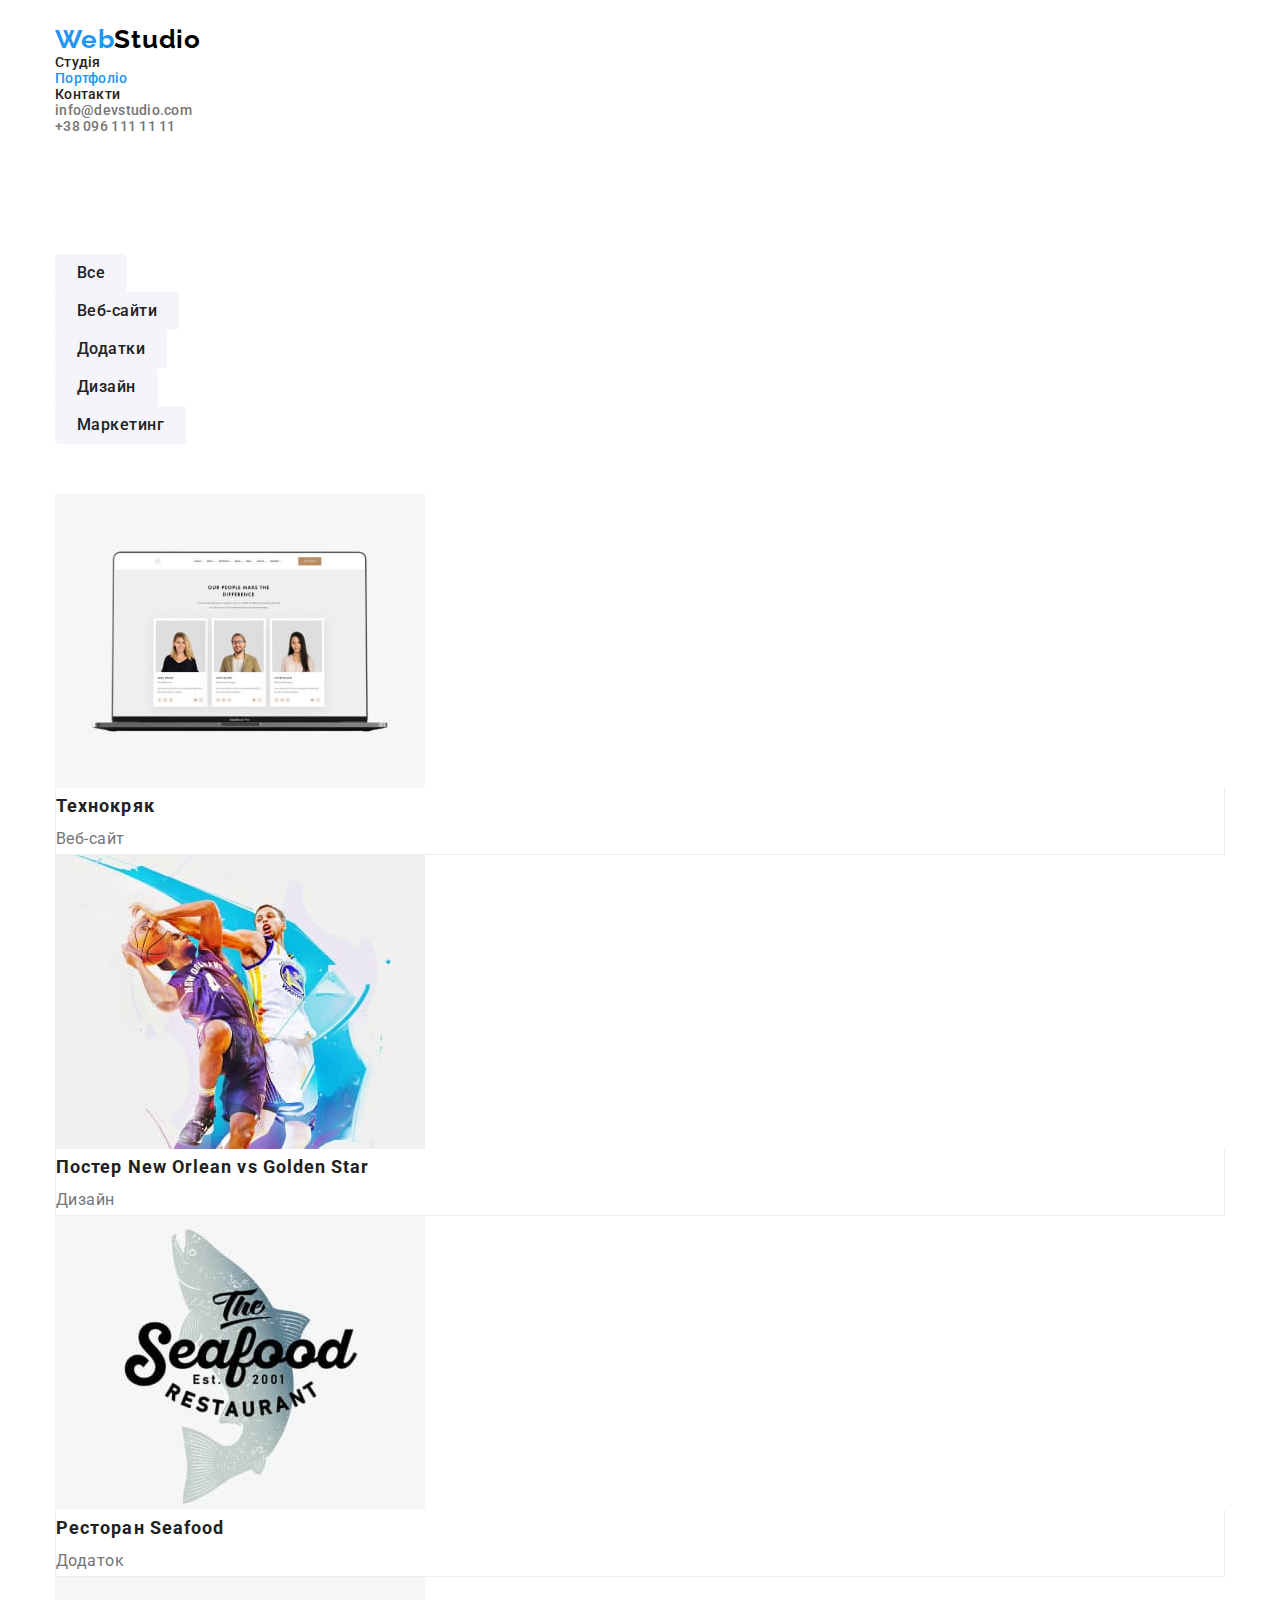
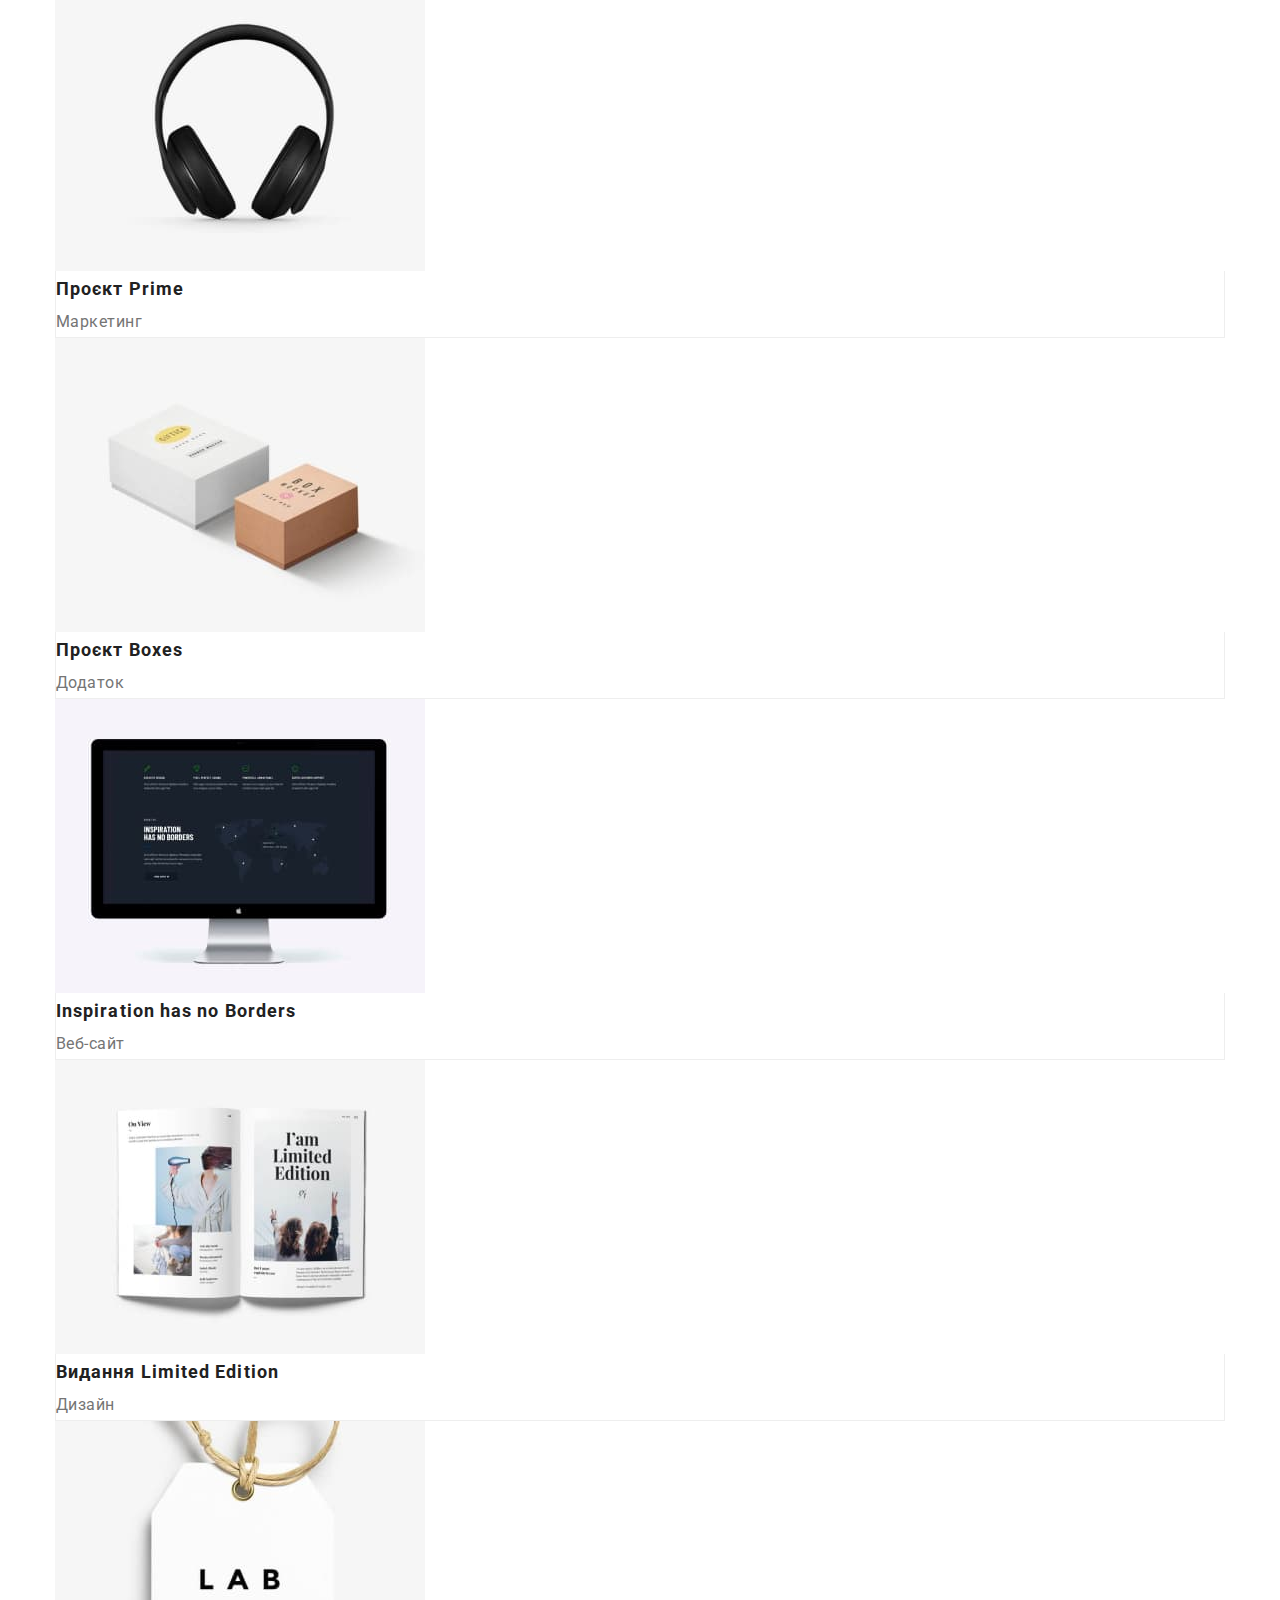
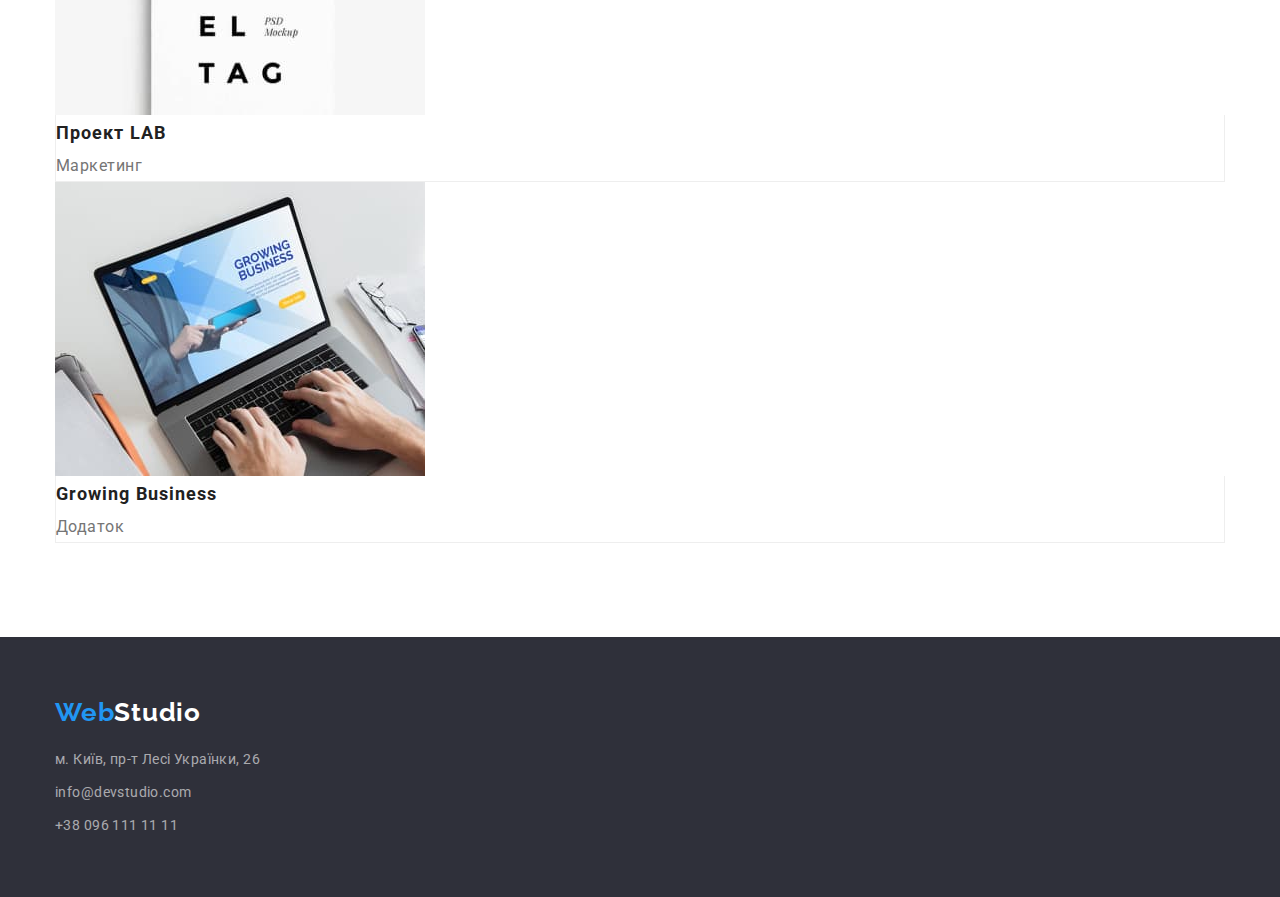
==== commit a5324085: "added paddings, margins and borders" ====
--- a/portfolio.html
+++ b/portfolio.html
@@ -14,148 +14,174 @@
 
 <body>
 	<header class="header">
-		<nav class="header-nav">
-			<a class="logo-link black" href="./index.html" lang="en">Web<span>Studio</span></a>
-			<ul class="nav-list">
-				<li class="nav-item">
-					<a class="nav-link link" href="./index.html">Студія</a>
+		<div class="container">
+			<nav class="header-nav">
+				<a class="logo-link black" href="./index.html" lang="en">Web<span>Studio</span></a>
+				<ul class="nav-list">
+					<li class="nav-item">
+						<a class="nav-link link" href="./index.html">Студія</a>
+					</li>
+					<li class="nav-item">
+						<a class="nav-link link current" href="./portfolio.html">Портфоліо</a>
+					</li>
+					<li class="nav-item">
+						<a class="nav-link link" href="#">Контакти</a>
+					</li>
+				</ul>
+			</nav>
+			<ul class="header-list">
+				<li class="header-item">
+					<a class="header-link link" href="mailto:info@devstudio.com" lang="en">info@devstudio.com</a>
 				</li>
-				<li class="nav-item">
-					<a class="nav-link link current" href="./portfolio.html">Портфоліо</a>
-				</li>
-				<li class="nav-item">
-					<a class="nav-link link" href="#">Контакти</a>
+				<li class="header-item">
+					<a class="header-link link" href="tel:+380961111111">+38 096 111 11 11</a>
 				</li>
 			</ul>
-		</nav>
-		<ul class="header-list">
-			<li class="header-item">
-				<a class="header-link link" href="mailto:info@devstudio.com" lang="en">info@devstudio.com</a>
-			</li>
-			<li class="header-item">
-				<a class="header-link link" href="tel:+380961111111">+38 096 111 11 11</a>
-			</li>
-		</ul>
+		</div>
 	</header>
 
 	<main class="portfolio-content">
 		<section class="portfolio-section">
-			<h1 class="portfolio-title" hidden>Портфоліо</h1>
-			<ul class="portfolio-filter">
-				<li class="filter-item">
-					<button class="filter-button" type="button">Все</button>
-				</li>
-				<li class="filter-item">
-					<button class="filter-button" type="button">Веб-сайти</button>
-				</li>
-				<li class="filter-item">
-					<button class="filter-button" type="button">Додатки</button>
-				</li>
-				<li class="filter-item">
-					<button class="filter-button" type="button">Дизайн</button>
-				</li>
-				<li class="filter-item">
-					<button class="filter-button" type="button">Маркетинг</button>
-				</li>
-			</ul>
+			<div class="container">
+				<h1 class="visually-hidden">Портфоліо</h1>
+				<ul class="portfolio-filter">
+					<li class="filter-item">
+						<button class="filter-button" type="button">Все</button>
+					</li>
+					<li class="filter-item">
+						<button class="filter-button" type="button">Веб-сайти</button>
+					</li>
+					<li class="filter-item">
+						<button class="filter-button" type="button">Додатки</button>
+					</li>
+					<li class="filter-item">
+						<button class="filter-button" type="button">Дизайн</button>
+					</li>
+					<li class="filter-item">
+						<button class="filter-button" type="button">Маркетинг</button>
+					</li>
+				</ul>
 
-			<ul class="portfolio-list">
-				<li class="portfolio-item">
-					<a class="portfolio-link" href="#">
-						<img class="portfolio-img" src="./images/portfolio/portfolio-list/img_1.jpg"
-							alt="ноутбук на якому показан сайт" width="370">
-						<h2 class="portfolio-name">Технокряк</h2>
-						<p class="portfolio-descrpt">Веб-сайт</p>
-					</a>
-				</li>
-				<li class="portfolio-item">
-					<a class="portfolio-link" href="#">
-						<img class="portfolio-img" src="./images/portfolio/portfolio-list/img_2.jpg"
-							alt="два чоловіка грають у баскетбол" width="370">
-						<h2 class="portfolio-name">Постер New Orlean vs Golden Star</h2>
-						<p class="portfolio-descrpt">Дизайн</p>
-					</a>
-				</li>
-				<li class="portfolio-item">
-					<a class="portfolio-link" href="#">
-						<img class="portfolio-img" src="./images/portfolio/portfolio-list/img_3.jpg"
-							alt="логотип ресторану 'морська їжа'" width="370">
-						<h2 class="portfolio-name">Ресторан Seafood</h2>
-						<p class="portfolio-descrpt">Додаток</p>
-					</a>
-				</li>
-				<li class="portfolio-item">
-					<a class="portfolio-link" href="#">
-						<img class="portfolio-img" src="./images/portfolio/portfolio-list/img_4.jpg"
-							alt="чорні комп'ютерні навушники" width="370">
-						<h2 class="portfolio-name">Проєкт Prime</h2>
-						<p class="portfolio-descrpt">Маркетинг</p>
-					</a>
-				</li>
-				<li class="portfolio-item">
-					<a class="portfolio-link" href="#">
-						<img class="portfolio-img" src="./images/portfolio/portfolio-list/img_5.jpg"
-							alt="біла та помаранжева коробочки" width="370">
-						<h2 class="portfolio-name">Проєкт Boxes</h2>
-						<p class="portfolio-descrpt">Додаток</p>
-					</a>
-				</li>
-				<li class="portfolio-item">
-					<a class="portfolio-link" href="#">
-						<img class="portfolio-img" src="./images/portfolio/portfolio-list/img_6.jpg"
-							alt="монітор на якому показан сайт" width="370">
-						<h2 class="portfolio-name">Inspiration has no Borders</h2>
-						<p class="portfolio-descrpt">Веб-сайт</p>
-					</a>
-				</li>
-				<li class="portfolio-item">
-					<a class="portfolio-link" href="#">
-						<img class="portfolio-img" src="./images/portfolio/portfolio-list/img_7.jpg"
-							alt="книжка на якій показан дизайн" width="370">
-						<h2 class="portfolio-name">Видання Limited Edition</h2>
-						<p class="portfolio-descrpt">Дизайн</p>
-					</a>
-				</li>
-				<li class="portfolio-item">
-					<a class="portfolio-link" href="#">
-						<img class="portfolio-img" src="./images/portfolio/portfolio-list/img_8.jpg"
-							alt="бірка з назвою проекту" width="370">
-						<h2 class="portfolio-name">Проект LAB</h2>
-						<p class="portfolio-descrpt">Маркетинг</p>
-					</a>
-				</li>
-				<li class="portfolio-item">
-					<a class="portfolio-link" href="#">
-						<img class="portfolio-img" src="./images/portfolio/portfolio-list/img_9.jpg"
-							alt="чоловік працює в додатку на ноутбуці" width="370">
-						<h2 class="portfolio-name">Growing Business</h2>
-						<p class="portfolio-descrpt">Додаток</p>
-					</a>
-				</li>
-			</ul>
+				<ul class="portfolio-list">
+					<li class="portfolio-item">
+						<a class="portfolio-link" href="#">
+							<img class="portfolio-img" src="./images/portfolio/portfolio-list/img_1.jpg"
+								alt="ноутбук на якому показан сайт" width="370">
+							<div class="border-basket">
+								<h2 class="portfolio-name">Технокряк</h2>
+								<p class="portfolio-descrpt">Веб-сайт</p>
+							</div>
+						</a>
+					</li>
+					<li class="portfolio-item">
+						<a class="portfolio-link" href="#">
+							<img class="portfolio-img" src="./images/portfolio/portfolio-list/img_2.jpg"
+								alt="два чоловіка грають у баскетбол" width="370">
+							<div class="border-basket">
+								<h2 class="portfolio-name">Постер New Orlean vs Golden Star</h2>
+								<p class="portfolio-descrpt">Дизайн</p>
+							</div>
+						</a>
+					</li>
+					<li class="portfolio-item">
+						<a class="portfolio-link" href="#">
+							<img class="portfolio-img" src="./images/portfolio/portfolio-list/img_3.jpg"
+								alt="логотип ресторану 'морська їжа'" width="370">
+							<div class="border-basket">
+								<h2 class="portfolio-name">Ресторан Seafood</h2>
+								<p class="portfolio-descrpt">Додаток</p>
+							</div>
+						</a>
+					</li>
+					<li class="portfolio-item">
+						<a class="portfolio-link" href="#">
+							<img class="portfolio-img" src="./images/portfolio/portfolio-list/img_4.jpg"
+								alt="чорні комп'ютерні навушники" width="370">
+							<div class="border-basket">
+								<h2 class="portfolio-name">Проєкт Prime</h2>
+								<p class="portfolio-descrpt">Маркетинг</p>
+							</div>
+						</a>
+					</li>
+					<li class="portfolio-item">
+						<a class="portfolio-link" href="#">
+							<img class="portfolio-img" src="./images/portfolio/portfolio-list/img_5.jpg"
+								alt="біла та помаранжева коробочки" width="370">
+							<div class="border-basket">
+								<h2 class="portfolio-name">Проєкт Boxes</h2>
+								<p class="portfolio-descrpt">Додаток</p>
+							</div>
+						</a>
+					</li>
+					<li class="portfolio-item">
+						<a class="portfolio-link" href="#">
+							<img class="portfolio-img" src="./images/portfolio/portfolio-list/img_6.jpg"
+								alt="монітор на якому показан сайт" width="370">
+							<div class="border-basket">
+								<h2 class="portfolio-name">Inspiration has no Borders</h2>
+								<p class="portfolio-descrpt">Веб-сайт</p>
+							</div>
+						</a>
+					</li>
+					<li class="portfolio-item">
+						<a class="portfolio-link" href="#">
+							<img class="portfolio-img" src="./images/portfolio/portfolio-list/img_7.jpg"
+								alt="книжка на якій показан дизайн" width="370">
+							<div class="border-basket">
+								<h2 class="portfolio-name">Видання Limited Edition</h2>
+								<p class="portfolio-descrpt">Дизайн</p>
+							</div>
+						</a>
+					</li>
+					<li class="portfolio-item">
+						<a class="portfolio-link" href="#">
+							<img class="portfolio-img" src="./images/portfolio/portfolio-list/img_8.jpg"
+								alt="бірка з назвою проекту" width="370">
+							<div class="border-basket">
+								<h2 class="portfolio-name">Проект LAB</h2>
+								<p class="portfolio-descrpt">Маркетинг</p>
+							</div>
+						</a>
+					</li>
+					<li class="portfolio-item">
+						<a class="portfolio-link" href="#">
+							<img class="portfolio-img" src="./images/portfolio/portfolio-list/img_9.jpg"
+								alt="чоловік працює в додатку на ноутбуці" width="370">
+							<div class="border-basket">
+								<h2 class="portfolio-name">Growing Business</h2>
+								<p class="portfolio-descrpt">Додаток</p>
+							</div>
+						</a>
+					</li>
+				</ul>
+			</div>
 		</section>
 	</main>
 
 	<footer class="footer">
-		<a class="logo-link white" href="./index.html" lang="en">Web<span>Studio</span></a>
-		<address class="footer-address">
-			<ul class="footer-list">
-				<li class="footer-item">
-					<a class="footer-link link" href="https://goo.gl/maps/5xT6Rg2jsyuAcH8N7" target="_blank"
-						rel="noopener noreferrer nofollow">
-						м. Київ, пр-т Лесі Українки, 26
-					</a>
-				</li>
-				<li class="footer-item">
-					<a class="footer-link link" href="mailto:info@devstudio.com" lang="en">
-						info@devstudio.com
-					</a>
-				</li>
-				<li class="footer-item">
-					<a class="footer-link link" href="tel:+380961111111">+38 096 111 11 11</a>
-				</li>
-			</ul>
-		</address>
+		<div class="container">
+			<a class="logo-link white bottom" href="./index.html" lang="en">Web<span>Studio</span></a>
+			<address class="footer-address">
+				<ul class="footer-list">
+					<li class="footer-item">
+						<a class="footer-link link" href="https://goo.gl/maps/5xT6Rg2jsyuAcH8N7" target="_blank"
+							rel="noopener noreferrer nofollow">
+							м. Київ, пр-т Лесі Українки, 26
+						</a>
+					</li>
+					<li class="footer-item">
+						<a class="footer-link link" href="mailto:info@devstudio.com" lang="en">
+							info@devstudio.com
+						</a>
+					</li>
+					<li class="footer-item">
+						<a class="footer-link link" href="tel:+380961111111">
+							+38 096 111 11 11
+						</a>
+					</li>
+				</ul>
+			</address>
+		</div>
 	</footer>
 </body>
 
--- a/css/nullstyle.css
+++ b/css/nullstyle.css
@@ -1,83 +1,83 @@
 @charset "UTF-8";
 /* Обнуление */
 * {
-  padding: 0;
-  margin: 0;
-  border: 0;
+	padding: 0;
+	margin: 0;
+	border: 0;
 }
 
 *,
 *:before,
 *:after {
-  -webkit-box-sizing: border-box;
-  box-sizing: border-box;
+	-webkit-box-sizing: border-box;
+	box-sizing: border-box;
 }
 
 :focus,
 :active {
-  outline: none;
+	outline: none;
 }
 
 a:focus,
 a:active {
-  outline: none;
+	outline: none;
 }
 
 nav,
 footer,
 header,
 aside {
-  display: block;
+	display: block;
 }
 
 html,
 body {
-  height: 100%;
-  width: 100%;
-  font-size: 100%;
-  line-height: 1;
-  font-size: 14px;
-  -ms-text-size-adjust: 100%;
-  -moz-text-size-adjust: 100%;
-  -webkit-text-size-adjust: 100%;
+	height: 100%;
+	width: 100%;
+	font-size: 100%;
+	line-height: 1;
+	font-size: 14px;
+	-ms-text-size-adjust: 100%;
+	-moz-text-size-adjust: 100%;
+	-webkit-text-size-adjust: 100%;
 }
 
 input,
 button,
 textarea {
-  font-family: inherit;
+	font-family: inherit;
 }
 
 /* Убирает крестик в Internet Explorer */
 input::-ms-clear {
-  display: none;
+	display: none;
 }
 
 button {
-  cursor: pointer;
+	cursor: pointer;
 }
 
 /* Убирает отступы в кнопках в Mozilla Firefox */
 button::-moz-focus-inner {
-  padding: 0;
-  border: 0;
+	padding: 0;
+	border: 0;
 }
 
 a,
 a:visited {
-  text-decoration: none;
+	text-decoration: none;
 }
 
 a:hover {
-  text-decoration: none;
+	text-decoration: none;
 }
 
 ul li {
-  list-style: none;
+	list-style: none;
 }
 
 img {
-  vertical-align: top;
+	vertical-align: top;
 }
 
 h1,
@@ -86,8 +86,8 @@
 h4,
 h5,
 h6 {
-  font-size: inherit;
-  font-weight: 400;
+	font-size: inherit;
+	font-weight: 400;
 }
 
 /* -------------------------------- */
--- a/css/styles.css
+++ b/css/styles.css
@@ -16,18 +16,34 @@
 	--tertiary-bg-color: #f5f4fa;
 	
 	--hero-btn-accent-color: #188ce8;
+
+	--border-color: #EEEEEE;
+}
+
+.visually-hidden {
+	position: absolute;
+	width: 1px;
+	height: 1px;
+	margin: -1px;
+	border: 0;
+	padding: 0;
+
+	white-space: nowrap;
+	clip-path: inset(100%);
+	clip: rect(0 0 0 0);
+	overflow: hidden;
 }
 
 body {
-  font-family: "Roboto", sans-serif;
-  color: var(--primary-text-color);
+	font-family: "Roboto", sans-serif;
+	color: var(--primary-text-color);
 }
 
 .black span {
-  color: #000000;
+	color: #000000;
 }
 .white span {
-  color: #ffffff;
+	color: #ffffff;
 }
 
 .link:hover,
@@ -39,24 +55,35 @@
 	color: var(--accent-color);
 }
 
+.container {
+	width: 1200px;
+	margin: 0 auto;
+	padding: 0 15px;
+}
+
 /* .................................HEADER................................ */
 .header {
-  font-weight: 500;
-  line-height: 1.14;
-  letter-spacing: 0.02em;
-  background-color: var(--primary-bg-color);
+	font-weight: 500;
+	line-height: 1.14;
+	letter-spacing: 0.02em;
+	background-color: var(--primary-bg-color);
+
+	/*  */
+	padding-top: 24px;
+	padding-bottom: 25px;
+	/*  */
 }
 
 .header-nav {
 }
 
 .logo-link {
-  font-family: "Raleway", sans-serif;
-  font-weight: 700;
-  font-size: 26px;
-  line-height: 1.19;
-  letter-spacing: 0.03em;
-  color: var(--accent-color);
+	font-family: "Raleway", sans-serif;
+	font-weight: 700;
+	font-size: 26px;
+	line-height: 1.19;
+	letter-spacing: 0.03em;
+	color: var(--accent-color);
 }
 
 .nav-list {
@@ -66,7 +93,7 @@
 }
 
 .nav-link {
-  color: var(--primary-text-color);
+	color: var(--primary-text-color);
 }
 
 
@@ -77,109 +104,132 @@
 }
 
 .header-link {
-  color: var(--secondary-text-color);
+	color: var(--secondary-text-color);
 }
 
 /* .................................END HEADER................................ */
 
 /* ...................................FOOTER.................................. */
 .footer {
-  background-color: var(--secondary-bg-color);
+	background-color: var(--secondary-bg-color);
+
+	padding: 60px 0;
+}
+
+.logo-link.bottom {
+	display: inline-block;
+	margin-bottom: 20px;
 }
 
 .footer-address {
-  font-style: normal;
+	font-style: normal;
 }
 
 .footer-list {
-  line-height: 1.71;
-  letter-spacing: 0.03em;
-}
-
-.footer-item {
+	line-height: 1.71;
+	letter-spacing: 0.03em;
+}
+
+.footer-item:not(:last-child) {
+	margin-bottom: 9px;
 }
 
 .footer-map-address {
-  color: var(--tertiary-text-color);
-}
-
+	color: var(--tertiary-text-color);
+}
 
 .footer-link {
-  color: var(--footer-address-color);
-}
-
+	color: var(--footer-address-color);
+}
 /* .................................END FOOTER................................ */
 
 /* ...............................INDEX.HTML............................... */
 .main-content {
 }
 
+
+/* Hero */
 .main-hero {
-  background-color: var(--secondary-bg-color);
-  text-align: center;
+	background-color: var(--secondary-bg-color);
+
+	/*	*/
+	text-align: center;
+	/*	*/
 }
 
 .hero-title {
-  font-weight: 900;
-  font-size: 44px;
-  line-height: 1.36;
-  letter-spacing: 0.06em;
-  text-transform: uppercase;
-  color: var(--tertiary-text-color);
+	font-weight: 900;
+	font-size: 44px;
+	line-height: 1.36;
+	letter-spacing: 0.06em;
+	text-transform: uppercase;
+	color: var(--tertiary-text-color);
+
+	padding-bottom: 30px;
 }
 
 .hero-btn {
-  font-weight: 700;
-  font-size: 16px;
-  line-height: 1.875;
-  letter-spacing: 0.06em;
-  color: var(--tertiary-text-color);
-  background-color: var(--accent-color);
-  box-shadow: 0px 4px 4px rgba(0, 0, 0, 0.15);
-  border-radius: 4px;
+	font-weight: 700;
+	font-size: 16px;
+	line-height: 1.875;
+	letter-spacing: 0.06em;
+	color: var(--tertiary-text-color);
+	background-color: var(--accent-color);
+	box-shadow: 0px 4px 4px rgba(0, 0, 0, 0.15);
+	border-radius: 4px;
+
+	padding: 10px 32px;
+	text-align: center;
 }
 .hero-btn:hover,
 .hero-btn:focus {
-  background-color: var(--hero-btn-accent-color);
-}
-
+	background-color: var(--hero-btn-accent-color);
+}
+
+/* Benefits */
 .main-benefits {
-  background-color: var(--primary-bg-color);
-}
-
-.benefits-title {
+	background-color: var(--primary-bg-color);
+
+	padding: 94px 0;
 }
 
 .benefits-list {
-  letter-spacing: 0.03em;
+	letter-spacing: 0.03em;
 }
 
 .benefits-item {
 }
 
 .benefits-name {
-  font-weight: 700;
-  line-height: 1.14;
-  text-transform: uppercase;
-  color: var(--primary-text-color);
+	font-weight: 700;
+	line-height: 1.14;
+	text-transform: uppercase;
+	color: var(--primary-text-color);
+
+	margin-bottom: 10px;
 }
 
 .benefits-descrpt {
-  line-height: 1.71;
-  color: var(--secondary-text-color);
-}
-
+	line-height: 1.71;
+	color: var(--secondary-text-color);
+}
+
+/* Example */
 .main-example {
-  background-color: var(--primary-bg-color);
+	background-color: var(--primary-bg-color);
+
+	padding-bottom: 94px;
 }
 
 .example-title {
-  font-weight: 700;
-  font-size: 36px;
-  line-height: 1.16;
-  text-align: center;
-  letter-spacing: 0.03em;
-  color: var(--primary-text-color);
+	font-weight: 700;
+	font-size: 36px;
+	line-height: 1.16;
+	text-align: center;
+	letter-spacing: 0.03em;
+	color: var(--primary-text-color);
+
+	margin-bottom: 50px;
 }
 
 .example-list {
@@ -191,39 +241,49 @@
 .example-img {
 }
 
+/* Team */
 .main-team {
-  background-color: var(--tertiary-bg-color);
-  letter-spacing: 0.03em;
+	background-color: var(--tertiary-bg-color);
+	letter-spacing: 0.03em;
+
+	padding: 94px 0;
 }
 
 .team-title {
-  font-weight: 700;
-  font-size: 36px;
-  line-height: 1.16;
-  text-align: center;
-  color: var(--primary-text-color);
+	font-weight: 700;
+	font-size: 36px;
+	line-height: 1.16;
+	text-align: center;
+	color: var(--primary-text-color);
+
+	margin-bottom: 50px;
 }
 
 .team-list {
 }
 
 .team-item {
-  text-align: center;
-  font-size: 16px;
-  line-height: 1.1875;
-  background-color: var(--primary-bg-color);
+	font-size: 16px;
+	line-height: 1.1875;
+	background-color: var(--primary-bg-color);
+
+	text-align: center;
+	padding-bottom: 30px;
 }
 
 .team-img {
+	margin-bottom: 30px;
 }
 
 .team-name {
-  font-weight: 500;
-  color: var(--primary-text-color);
+	font-weight: 500;
+	color: var(--primary-text-color);
+
+	margin-bottom: 10px;
 }
 
 .team-position {
-  color: var(--secondary-text-color);
+	color: var(--secondary-text-color);
 }
 /* ...............................END INDEX.HTML.............................. */
 
@@ -232,61 +292,73 @@
 }
 
 .portfolio-section {
-  background-color: var(--primary-bg-color);
+	background-color: var(--primary-bg-color);
+
+	padding: 94px 0;
 }
 
 .portfolio-title {
 }
 
 .portfolio-filter {
+	margin-bottom: 50px;
 }
 
 .filter-item {
 }
 
 .filter-button {
-  font-weight: 500;
-  font-size: 16px;
-  line-height: 1.625;
-  text-align: center;
-  letter-spacing: 0.03em;
-  color: var(--primary-text-color);
-  background-color: var(--tertiary-bg-color);
-  border-radius: 4px;
+	font-weight: 500;
+	font-size: 16px;
+	line-height: 1.625;
+	text-align: center;
+	letter-spacing: 0.03em;
+	color: var(--primary-text-color);
+	background-color: var(--tertiary-bg-color);
+	border-radius: 4px;
+
+	padding: 6px 22px;
 }
 .filter-button:hover,
 .filter-button:focus {
-  color: var(--tertiary-text-color);
-  background-color: var(--accent-color);
-  box-shadow: 0px 3px 1px rgba(0, 0, 0, 0.1), 0px 1px 2px rgba(0, 0, 0, 0.08),
-    0px 2px 2px rgba(0, 0, 0, 0.12);
+	color: var(--tertiary-text-color);
+	background-color: var(--accent-color);
+	box-shadow: 0px 3px 1px rgba(0, 0, 0, 0.1), 0px 1px 2px rgba(0, 0, 0, 0.08),
+		0px 2px 2px rgba(0, 0, 0, 0.12);
 }
 
 .portfolio-list {
 }
 
 .portfolio-item {
-  /* border: 1px solid #EEEEEE; */
+	/* border: 1px solid #EEEEEE; */
 }
 
 .portfolio-link {
 }
 
 .portfolio-img {
+
+}
+
+.border-basket{
+	border-bottom: 1px solid var(--border-color);
+	border-right: 1px solid var(--border-color);
+	border-left: 1px solid var(--border-color);
 }
 
 .portfolio-name {
-  font-weight: 700;
-  font-size: 18px;
-  line-height: 2;
-  letter-spacing: 0.06em;
-  color: var(--primary-text-color);
+	font-weight: 700;
+	font-size: 18px;
+	line-height: 2;
+	letter-spacing: 0.06em;
+	color: var(--primary-text-color);
 }
 
 .portfolio-descrpt {
-  font-size: 16px;
-  line-height: 1.875;
-  letter-spacing: 0.03em;
-  color: var(--secondary-text-color);
+	font-size: 16px;
+	line-height: 1.875;
+	letter-spacing: 0.03em;
+	color: var(--secondary-text-color);
 }
 /* ...............................END PORTFOLIO.HTML.......................... */
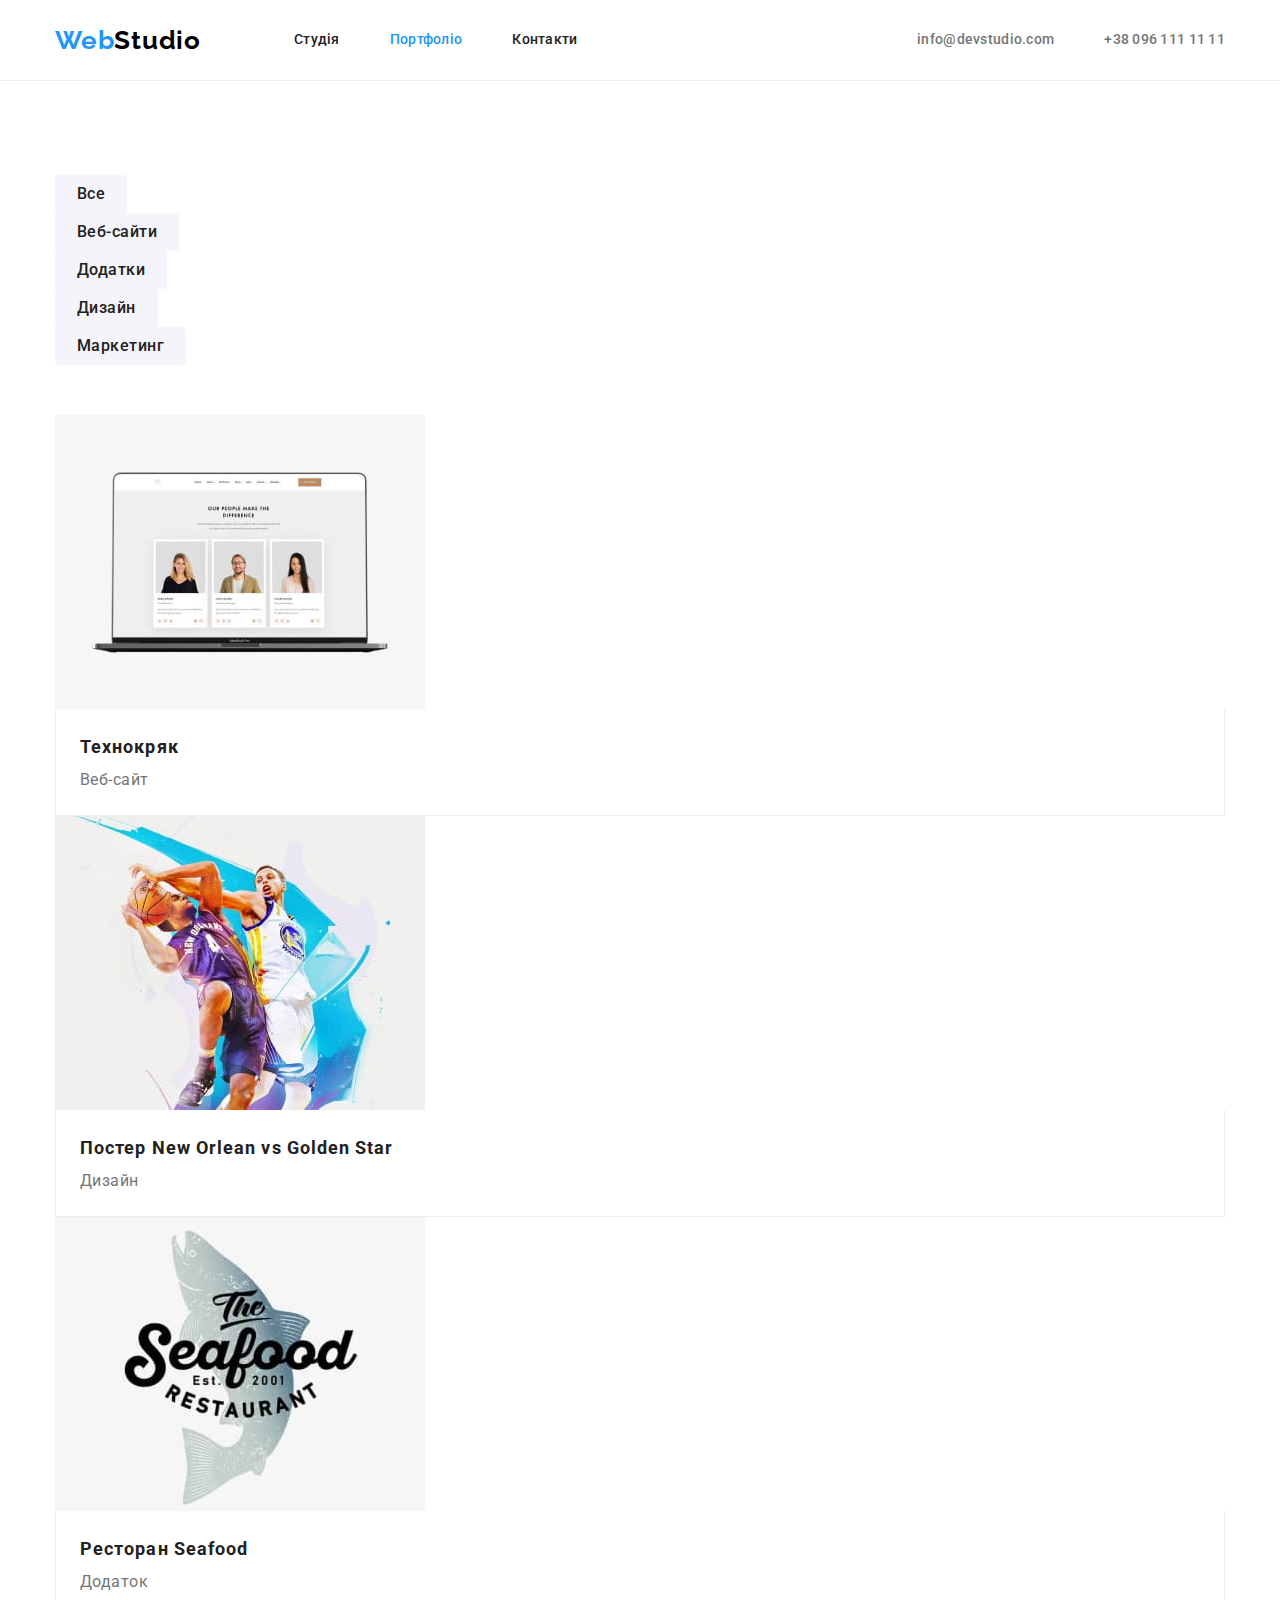
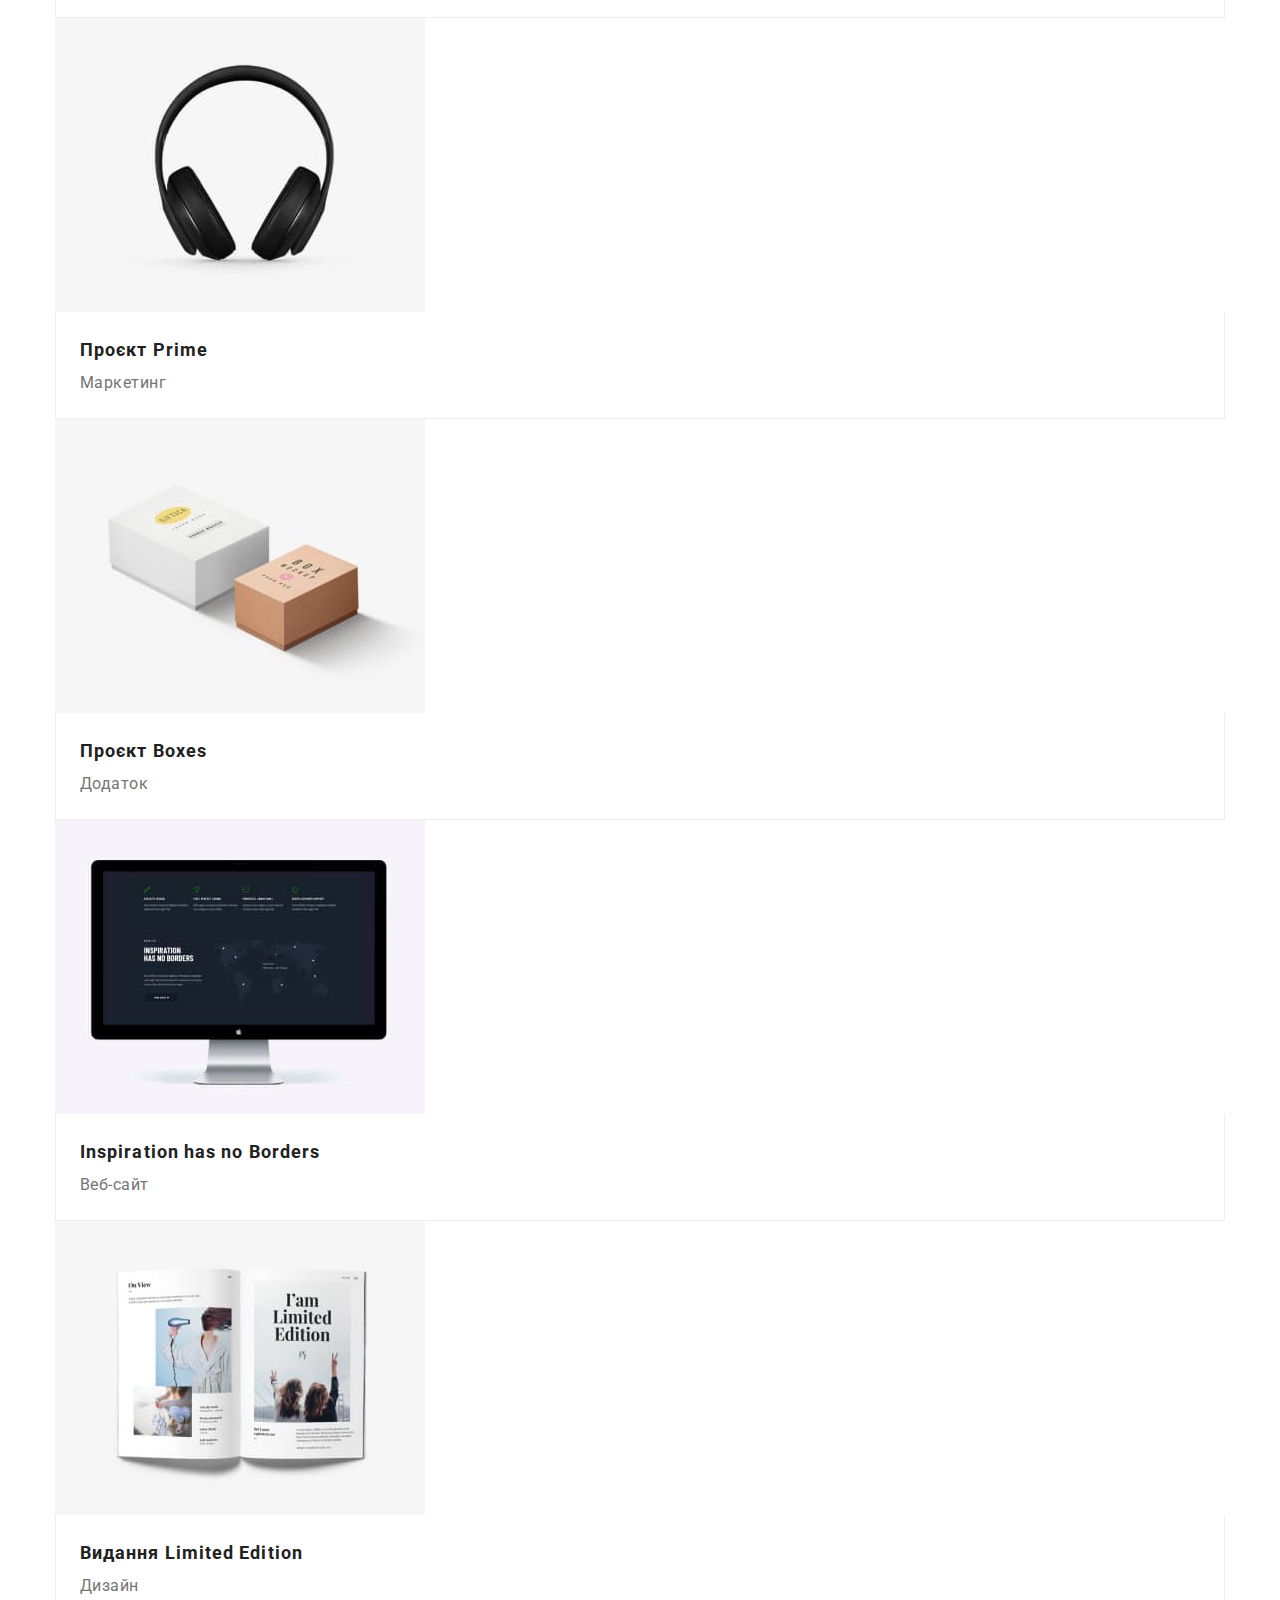
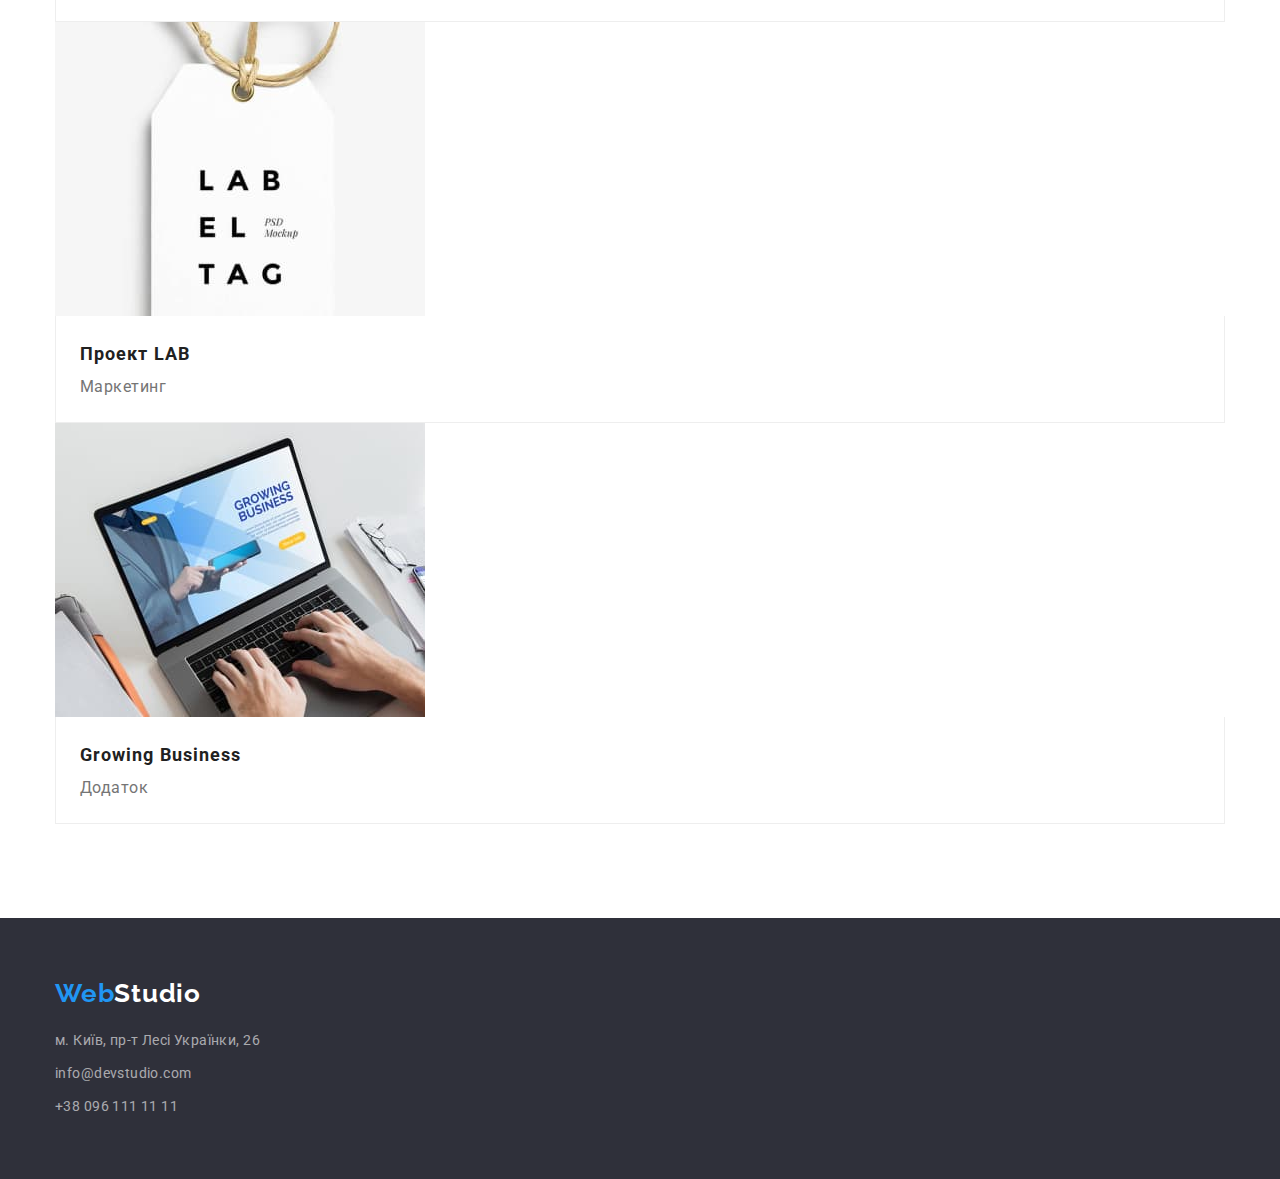
==== commit e85cc469: "finished positioning header" ====
--- a/portfolio.html
+++ b/portfolio.html
@@ -14,7 +14,7 @@
 
 <body>
 	<header class="header">
-		<div class="container">
+		<div class="container header-flex">
 			<nav class="header-nav">
 				<a class="logo-link black" href="./index.html" lang="en">Web<span>Studio</span></a>
 				<ul class="nav-list">
--- a/css/styles.css
+++ b/css/styles.css
@@ -8,6 +8,7 @@
 	--primary-text-color: #212121;
 	--secondary-text-color: #757575;
 	--tertiary-text-color: #ffffff;
+	--quaternary-text-color: #000000;
 	--accent-color: #2196f3;
 	--footer-address-color: rgba(255, 255, 255, 0.6);
 
@@ -39,71 +40,94 @@
 	color: var(--primary-text-color);
 }
 
-.black span {
-	color: #000000;
-}
-.white span {
-	color: #ffffff;
-}
-
-.link:hover,
-.link:focus {
-	color: var(--accent-color);
-}
-
-.link.current {
-	color: var(--accent-color);
-}
-
 .container {
 	width: 1200px;
 	margin: 0 auto;
 	padding: 0 15px;
 }
 
+.link:hover,
+.link:focus {
+	color: var(--accent-color);
+}
+
+.link.current {
+	color: var(--accent-color);
+}
+
+.logo-link {
+	font-family: "Raleway", sans-serif;
+	font-weight: 700;
+	font-size: 26px;
+	line-height: 1.19;
+	letter-spacing: 0.03em;
+	color: var(--accent-color);
+}
+
 /* .................................HEADER................................ */
 .header {
+	/* padding-top: 24px;
+		padding-bottom: 25px; */
+
 	font-weight: 500;
 	line-height: 1.14;
 	letter-spacing: 0.02em;
 	background-color: var(--primary-bg-color);
-
-	/*  */
-	padding-top: 24px;
-	padding-bottom: 25px;
-	/*  */
+	border-bottom: 1px solid #ECECEC;
+}
+
+.header-flex {
+	display: flex;
+	justify-content: space-between;
 }
 
 .header-nav {
-}
-
-.logo-link {
-	font-family: "Raleway", sans-serif;
-	font-weight: 700;
-	font-size: 26px;
-	line-height: 1.19;
-	letter-spacing: 0.03em;
-	color: var(--accent-color);
+	display: flex;
+	align-items: center;
+}
+
+.header .logo-link span{
+	color: var(--quaternary-text-color);
+}
+.header .logo-link {
+	margin-right: 93px;
 }
 
 .nav-list {
+	display: flex;
+	
 }
 
 .nav-item {
 }
+.nav-item:not(:last-child) {
+	margin-right: 50px;
+}
 
 .nav-link {
-	color: var(--primary-text-color);
-}
-
+	display: block;
+	padding-top: 32px;
+	padding-bottom: 32px;
+	
+	color: var(--primary-text-color);
+}
 
 .header-list {
+	display: flex;
 }
 
 .header-item {
+
+}
+.header-item:not(:last-child) {
+	margin-right: 50px;
 }
 
 .header-link {
+	display: block;
+	padding-top: 32px;
+	padding-bottom: 32px;
+
 	color: var(--secondary-text-color);
 }
 
@@ -111,15 +135,19 @@
 
 /* ...................................FOOTER.................................. */
 .footer {
+	padding-top: 60px;
+	padding-bottom: 60px;
+
 	background-color: var(--secondary-bg-color);
-
-	padding: 60px 0;
-}
-
-.logo-link.bottom {
+}
+
+.footer .logo-link {
 	display: inline-block;
 	margin-bottom: 20px;
 }
+.footer .logo-link span {
+	color: var(--tertiary-text-color);
+}
 
 .footer-address {
 	font-style: normal;
@@ -146,7 +174,6 @@
 /* ...............................INDEX.HTML............................... */
 .main-content {
 }
-
 
 /* Hero */
 .main-hero {
@@ -158,27 +185,28 @@
 }
 
 .hero-title {
+	padding-bottom: 30px;
+
 	font-weight: 900;
 	font-size: 44px;
 	line-height: 1.36;
 	letter-spacing: 0.06em;
 	text-transform: uppercase;
 	color: var(--tertiary-text-color);
-
-	padding-bottom: 30px;
 }
 
 .hero-btn {
+	padding: 10px 32px;
+
 	font-weight: 700;
 	font-size: 16px;
 	line-height: 1.875;
 	letter-spacing: 0.06em;
 	color: var(--tertiary-text-color);
 	background-color: var(--accent-color);
+
 	box-shadow: 0px 4px 4px rgba(0, 0, 0, 0.15);
 	border-radius: 4px;
-
-	padding: 10px 32px;
 	text-align: center;
 }
 .hero-btn:hover,
@@ -188,9 +216,10 @@
 
 /* Benefits */
 .main-benefits {
+	padding-top: 94px;
+	padding-bottom: 94px;
+
 	background-color: var(--primary-bg-color);
-
-	padding: 94px 0;
 }
 
 .benefits-list {
@@ -201,12 +230,12 @@
 }
 
 .benefits-name {
+	margin-bottom: 10px;
+
 	font-weight: 700;
 	line-height: 1.14;
 	text-transform: uppercase;
 	color: var(--primary-text-color);
-
-	margin-bottom: 10px;
 }
 
 .benefits-descrpt {
@@ -216,20 +245,20 @@
 
 /* Example */
 .main-example {
+	padding-bottom: 94px;
+
 	background-color: var(--primary-bg-color);
-
-	padding-bottom: 94px;
 }
 
 .example-title {
+	margin-bottom: 50px;
+
 	font-weight: 700;
 	font-size: 36px;
 	line-height: 1.16;
 	text-align: center;
 	letter-spacing: 0.03em;
 	color: var(--primary-text-color);
-
-	margin-bottom: 50px;
 }
 
 .example-list {
@@ -243,32 +272,38 @@
 
 /* Team */
 .main-team {
+	padding-top: 94px;
+	padding-bottom: 94px;
+
 	background-color: var(--tertiary-bg-color);
 	letter-spacing: 0.03em;
-
-	padding: 94px 0;
 }
 
 .team-title {
+	margin-bottom: 50px;
+
 	font-weight: 700;
 	font-size: 36px;
 	line-height: 1.16;
 	text-align: center;
 	color: var(--primary-text-color);
-
-	margin-bottom: 50px;
 }
 
 .team-list {
 }
 
 .team-item {
+	padding-bottom: 30px;
+
 	font-size: 16px;
 	line-height: 1.1875;
 	background-color: var(--primary-bg-color);
-
-	text-align: center;
-	padding-bottom: 30px;
+	text-align: center;
+
+	box-shadow: 0px 1px 3px rgba(0, 0, 0, 0.12), 0px 1px 1px rgba(0, 0, 0, 0.14), 0px 2px 1px rgba(0, 0, 0, 0.2);
+	/* border-bottom-left-radius: 4px;
+	border-bottom-right-radius: 4px; */
+	border-radius: 0px 0px 4px 4px;
 }
 
 .team-img {
@@ -276,10 +311,10 @@
 }
 
 .team-name {
+	margin-bottom: 10px;
+
 	font-weight: 500;
 	color: var(--primary-text-color);
-
-	margin-bottom: 10px;
 }
 
 .team-position {
@@ -292,9 +327,10 @@
 }
 
 .portfolio-section {
+	padding-top: 94px;
+	padding-bottom: 94px;
+
 	background-color: var(--primary-bg-color);
-
-	padding: 94px 0;
 }
 
 .portfolio-title {
@@ -308,6 +344,8 @@
 }
 
 .filter-button {
+	padding: 6px 22px;
+
 	font-weight: 500;
 	font-size: 16px;
 	line-height: 1.625;
@@ -316,8 +354,6 @@
 	color: var(--primary-text-color);
 	background-color: var(--tertiary-bg-color);
 	border-radius: 4px;
-
-	padding: 6px 22px;
 }
 .filter-button:hover,
 .filter-button:focus {
@@ -331,7 +367,7 @@
 }
 
 .portfolio-item {
-	/* border: 1px solid #EEEEEE; */
+	/* display: inline-block; */
 }
 
 .portfolio-link {
@@ -342,6 +378,8 @@
 }
 
 .border-basket{
+	padding: 20px 24px;
+
 	border-bottom: 1px solid var(--border-color);
 	border-right: 1px solid var(--border-color);
 	border-left: 1px solid var(--border-color);
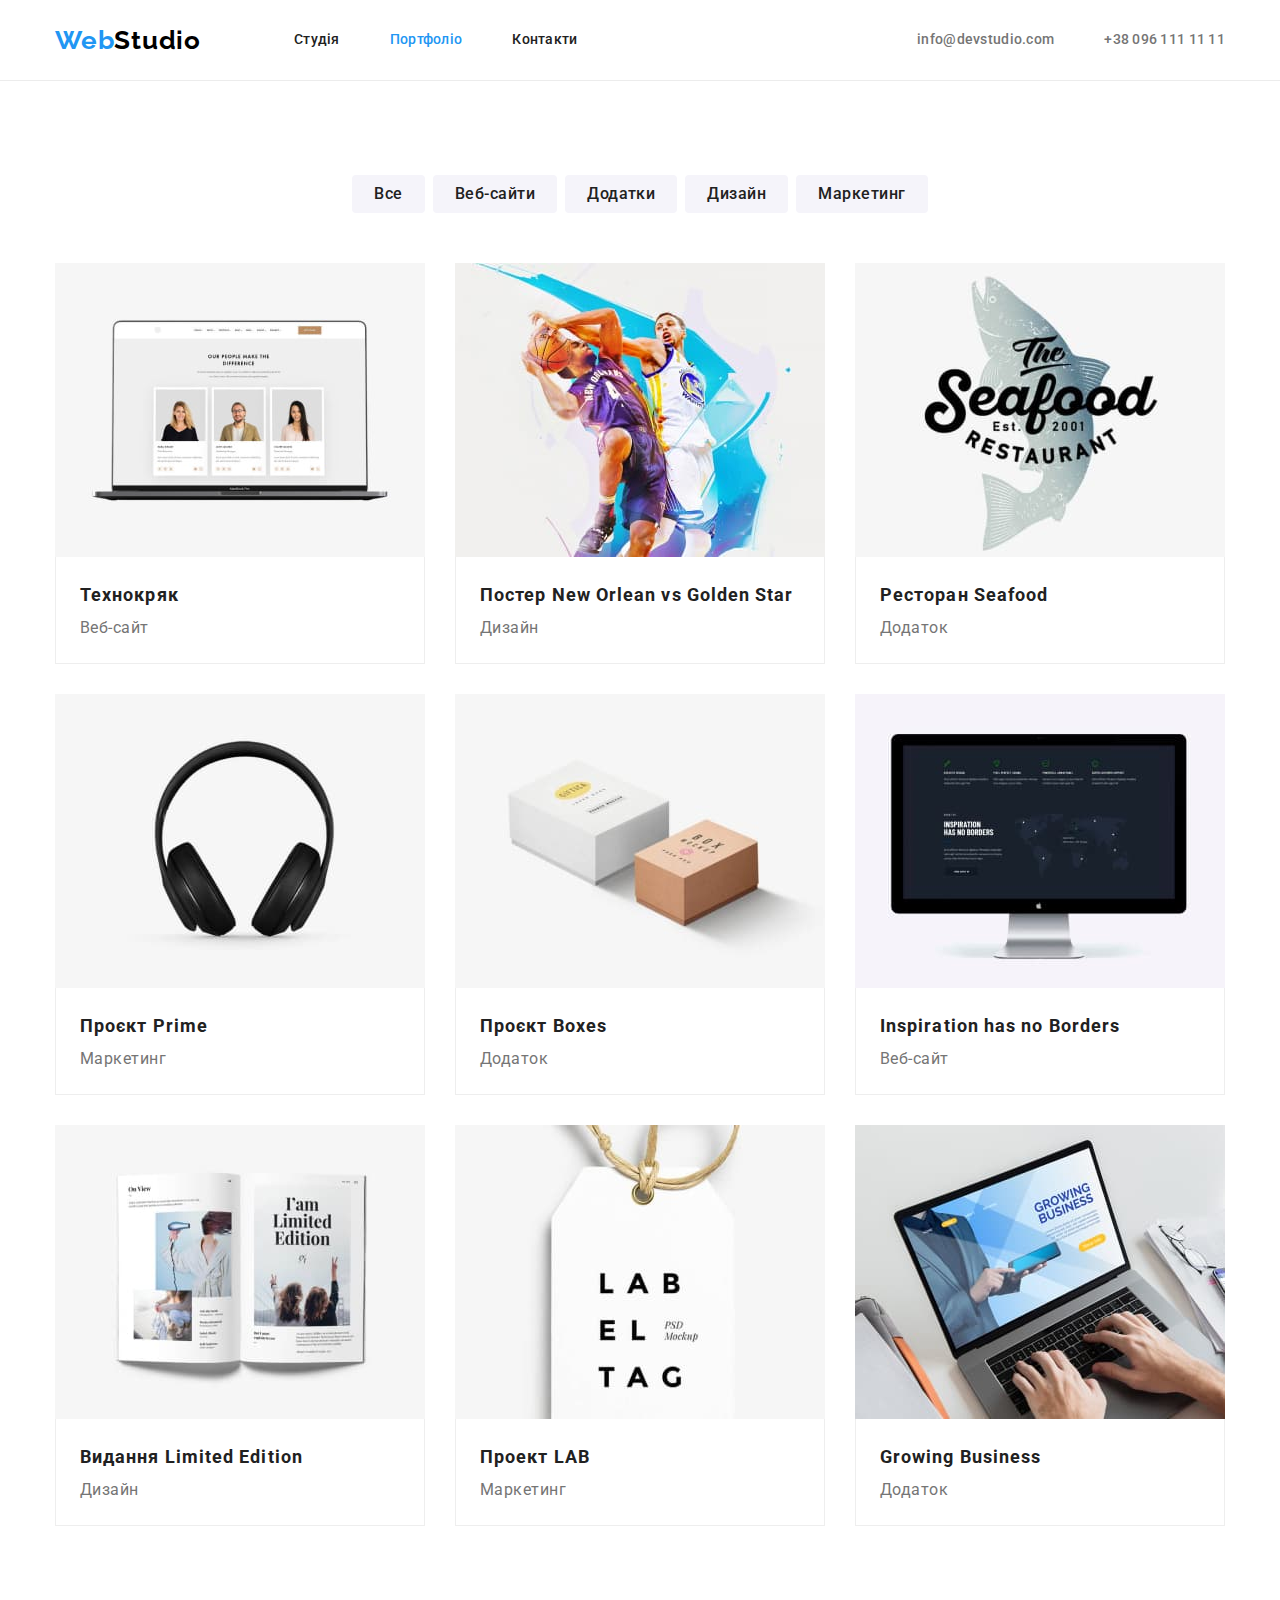
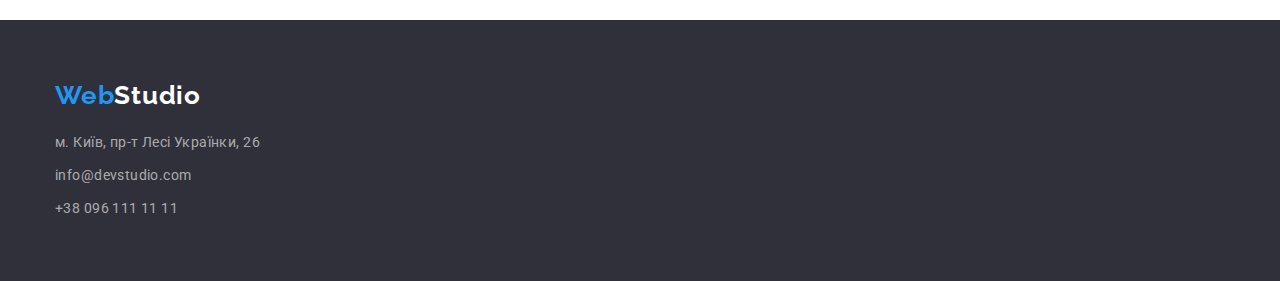
==== commit c39fd80b: "completes positioning with flexbox" ====
--- a/portfolio.html
+++ b/portfolio.html
@@ -61,7 +61,6 @@
 						<button class="filter-button" type="button">Маркетинг</button>
 					</li>
 				</ul>
-
 				<ul class="portfolio-list">
 					<li class="portfolio-item">
 						<a class="portfolio-link" href="#">
--- a/css/styles.css
+++ b/css/styles.css
@@ -42,8 +42,10 @@
 
 .container {
 	width: 1200px;
-	margin: 0 auto;
-	padding: 0 15px;
+	margin-left: auto;
+	margin-right: auto;
+	padding-left: 15px;
+	padding-right: 15px;
 }
 
 .link:hover,
@@ -223,10 +225,15 @@
 }
 
 .benefits-list {
+	display: flex;
+
 	letter-spacing: 0.03em;
 }
 
 .benefits-item {
+}
+.benefits-item:not(:last-child) {
+	margin-right: 30px;
 }
 
 .benefits-name {
@@ -262,9 +269,13 @@
 }
 
 .example-list {
+	display: flex;
 }
 
 .example-item {
+}
+.example-item:not(:last-child) {
+	margin-right: 30px;
 }
 
 .example-img {
@@ -290,6 +301,7 @@
 }
 
 .team-list {
+	display: flex;
 }
 
 .team-item {
@@ -305,6 +317,9 @@
 	border-bottom-right-radius: 4px; */
 	border-radius: 0px 0px 4px 4px;
 }
+.team-item:not(:last-child) {
+	margin-right: 30px;
+}
 
 .team-img {
 	margin-bottom: 30px;
@@ -337,10 +352,15 @@
 }
 
 .portfolio-filter {
+	display: flex;
+	justify-content: center;
 	margin-bottom: 50px;
 }
 
 .filter-item {
+}
+.filter-item:not(:last-child) {
+	margin-right: 8px;
 }
 
 .filter-button {
@@ -364,11 +384,23 @@
 }
 
 .portfolio-list {
+	display: flex;
+	flex-wrap: wrap;
+
+	margin: -15px;
 }
 
 .portfolio-item {
-	/* display: inline-block; */
-}
+	/* width: calc((100% - 60px) / 3); */
+	width: 370px;
+	margin: 15px;
+}
+/* .portfolio-item:not(:nth-child(3n)) {
+	margin-right: 30px;
+}
+.portfolio-item:not(:nth-last-child(-n + 3)) {
+	margin-bottom: 30px;
+} */
 
 .portfolio-link {
 }
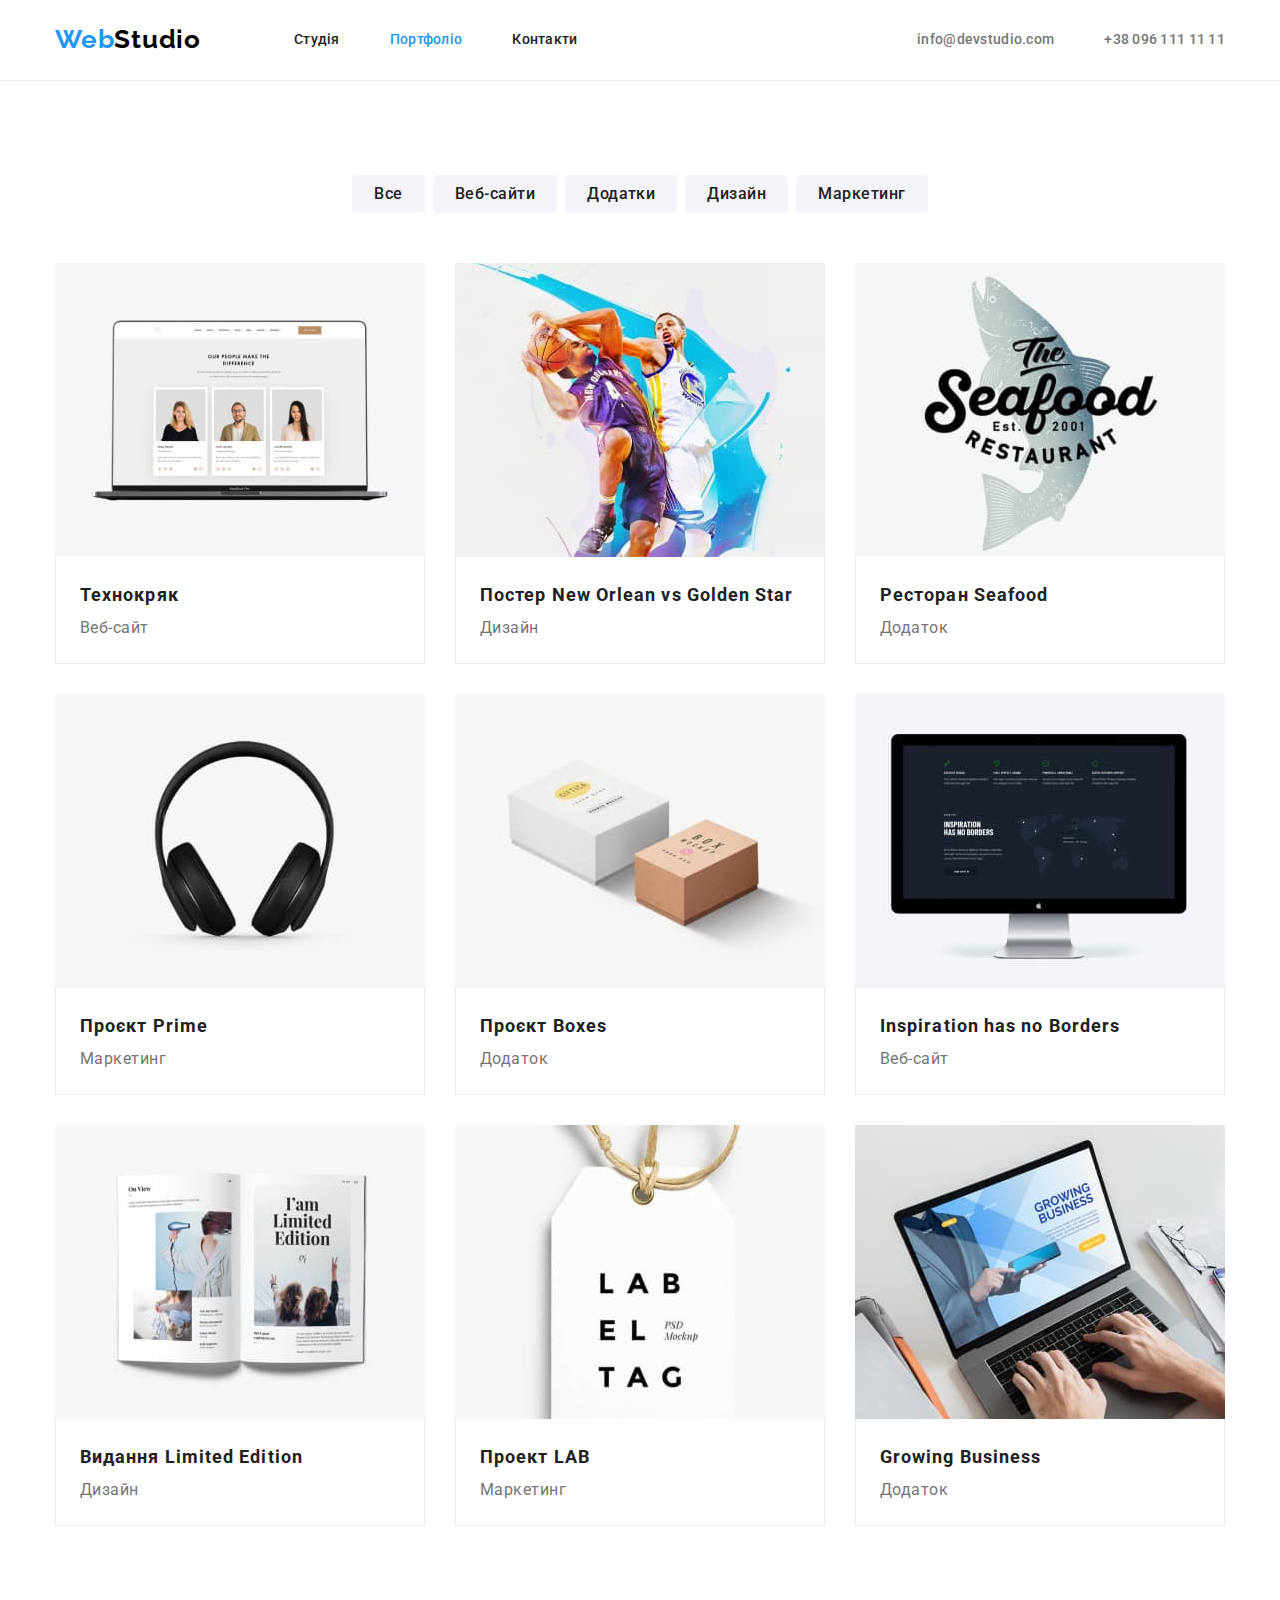
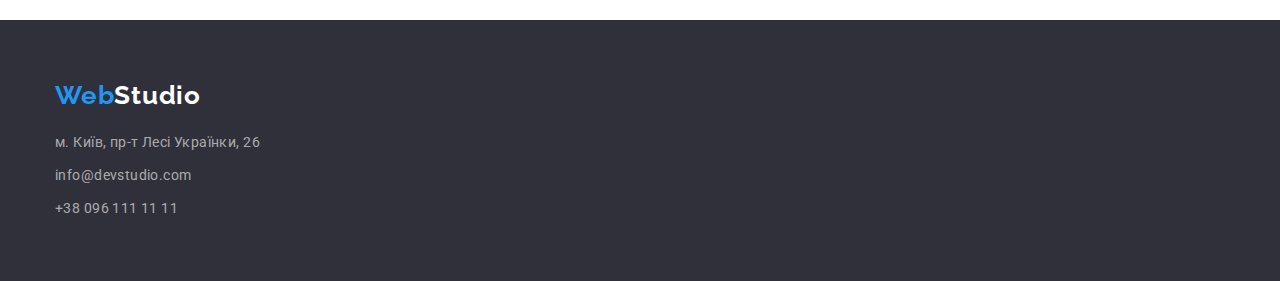
==== commit 108cc009: "fixed hw #3 v1.0" ====
--- a/portfolio.html
+++ b/portfolio.html
@@ -7,6 +7,16 @@
 	<meta name="viewport" content="width=device-width, initial-scale=1.0">
 
 	<title>Портфоліо</title>
+	<link rel="preconnect" href="https://fonts.googleapis.com">
+	<link rel="preconnect" href="https://fonts.gstatic.com" crossorigin>
+	<link
+		href="https://fonts.googleapis.com/css2?family=Raleway:wght@700&family=Roboto:wght@400;500;700;900&display=swap"
+		rel="stylesheet">
+
+	<link rel="stylesheet" href="https://cdnjs.cloudflare.com/ajax/libs/modern-normalize/1.1.0/modern-normalize.min.css"
+		integrity="sha512-wpPYUAdjBVSE4KJnH1VR1HeZfpl1ub8YT/NKx4PuQ5NmX2tKuGu6U/JRp5y+Y8XG2tV+wKQpNHVUX03MfMFn9Q=="
+		crossorigin="anonymous" referrerpolicy="no-referrer" />
+
 	<link rel="stylesheet" href="./css/nullstyle.css">
 
 	<link rel="stylesheet" href="./css/styles.css">
--- a/css/styles.css
+++ b/css/styles.css
@@ -1,8 +1,6 @@
 @charset "UTF-8";
-@import url("https://fonts.googleapis.com/css2?family=Roboto:wght@400;500;700;900&display=swap");
-@import url("https://fonts.googleapis.com/css2?family=Raleway:wght@700&display=swap");
+/* @import url(./nullstyle.css); */
 /* font-family: 'Raleway', sans-serif; */
-/* @import url(./nullstyle.css); */
 
 :root {
 	--primary-text-color: #212121;
@@ -68,9 +66,6 @@
 
 /* .................................HEADER................................ */
 .header {
-	/* padding-top: 24px;
-		padding-bottom: 25px; */
-
 	font-weight: 500;
 	line-height: 1.14;
 	letter-spacing: 0.02em;
@@ -93,17 +88,16 @@
 }
 .header .logo-link {
 	margin-right: 93px;
+	padding-top: 24px;
+	padding-bottom: 25px;
 }
 
 .nav-list {
 	display: flex;
-	
+	gap: 50px;
 }
 
 .nav-item {
-}
-.nav-item:not(:last-child) {
-	margin-right: 50px;
 }
 
 .nav-link {
@@ -116,13 +110,10 @@
 
 .header-list {
 	display: flex;
+	gap: 50px;
 }
 
 .header-item {
-
-}
-.header-item:not(:last-child) {
-	margin-right: 50px;
 }
 
 .header-link {
@@ -182,12 +173,20 @@
 	background-color: var(--secondary-bg-color);
 
 	/*	*/
+	padding-top: 200px;
+	padding-bottom: 200px;
+
 	text-align: center;
 	/*	*/
 }
 
 .hero-title {
-	padding-bottom: 30px;
+	/*  */
+	max-width: 696px;
+	margin-left: auto;
+	margin-right: auto;
+	/*  */
+	margin-bottom: 30px;
 
 	font-weight: 900;
 	font-size: 44px;
@@ -226,14 +225,14 @@
 
 .benefits-list {
 	display: flex;
+	flex-wrap: wrap;
+	gap: 30px;
 
 	letter-spacing: 0.03em;
 }
 
 .benefits-item {
-}
-.benefits-item:not(:last-child) {
-	margin-right: 30px;
+	flex-basis: calc((100% - 90px) / 4);
 }
 
 .benefits-name {
@@ -270,12 +269,10 @@
 
 .example-list {
 	display: flex;
+	gap: 30px;
 }
 
 .example-item {
-}
-.example-item:not(:last-child) {
-	margin-right: 30px;
 }
 
 .example-img {
@@ -302,11 +299,10 @@
 
 .team-list {
 	display: flex;
+	gap: 30px;
 }
 
 .team-item {
-	padding-bottom: 30px;
-
 	font-size: 16px;
 	line-height: 1.1875;
 	background-color: var(--primary-bg-color);
@@ -317,12 +313,13 @@
 	border-bottom-right-radius: 4px; */
 	border-radius: 0px 0px 4px 4px;
 }
-.team-item:not(:last-child) {
-	margin-right: 30px;
-}
 
 .team-img {
-	margin-bottom: 30px;
+}
+
+.team-padding{
+	padding-top: 30px;
+	padding-bottom: 30px;
 }
 
 .team-name {
@@ -354,13 +351,11 @@
 .portfolio-filter {
 	display: flex;
 	justify-content: center;
+	gap: 8px;
 	margin-bottom: 50px;
 }
 
 .filter-item {
-}
-.filter-item:not(:last-child) {
-	margin-right: 8px;
 }
 
 .filter-button {
@@ -386,14 +381,13 @@
 .portfolio-list {
 	display: flex;
 	flex-wrap: wrap;
-
-	margin: -15px;
+	gap: 30px;
+	/* margin: -15px; */
 }
 
 .portfolio-item {
-	/* width: calc((100% - 60px) / 3); */
-	width: 370px;
-	margin: 15px;
+	/* flex-basis: calc(100% / 3 - 30px); */
+	/* margin: 15px; */
 }
 /* .portfolio-item:not(:nth-child(3n)) {
 	margin-right: 30px;
